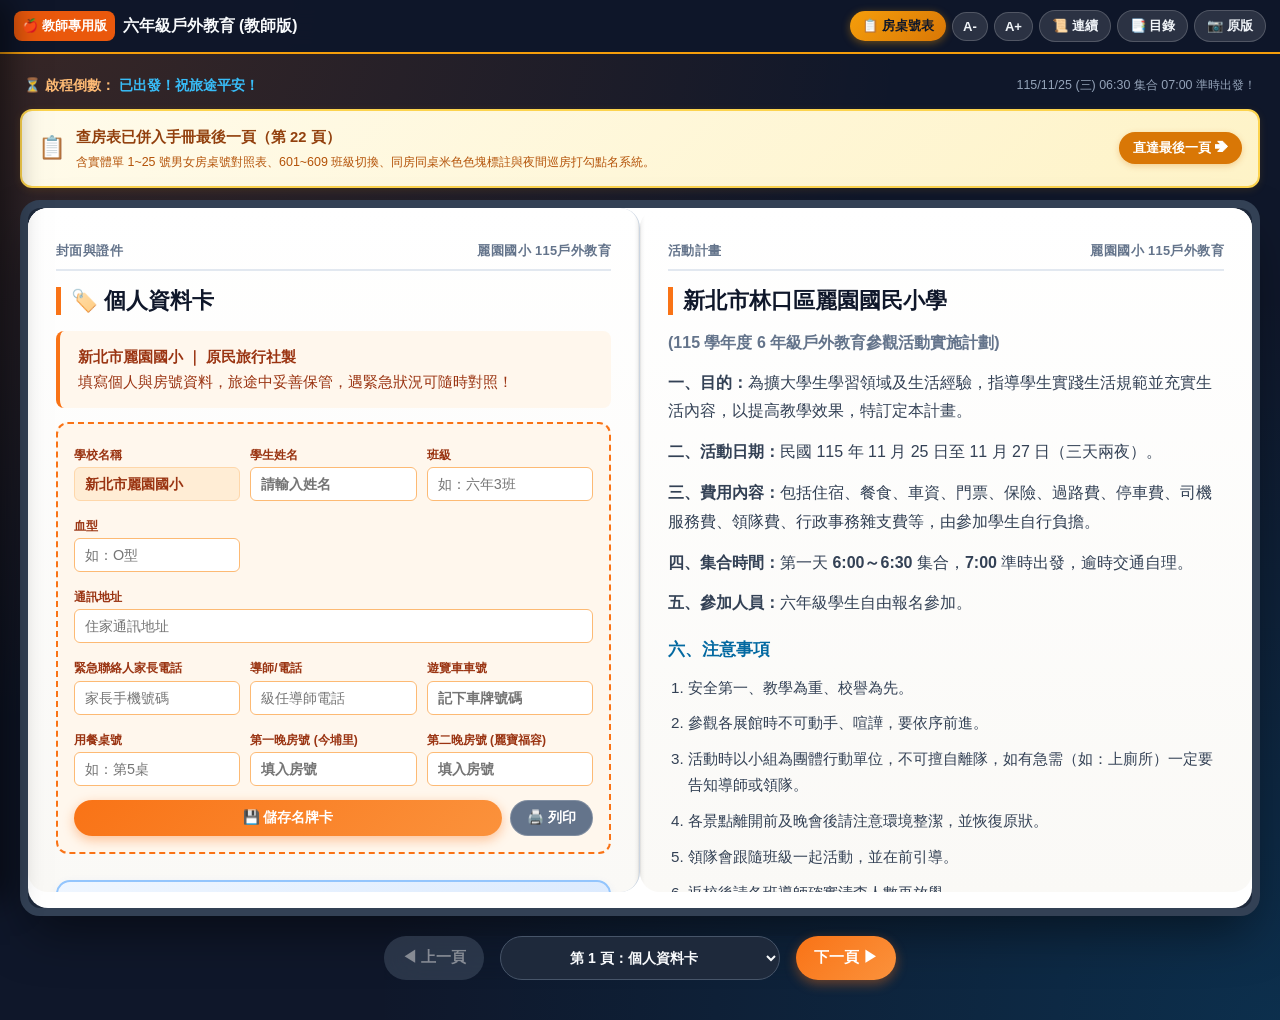
==== teacher.html @ 5440238e "feat(teacher): 房桌號表頁面極簡閱讀重構、下拉選單與漢堡抽屜選單整合、導師姓名去識別化" ====
<!DOCTYPE html>
<html lang="zh-TW">
<head>
  <meta charset="UTF-8">
  <meta name="viewport" content="width=device-width, initial-scale=1.0, maximum-scale=1.0, user-scalable=no">
  <meta name="google" content="notranslate">
  <title>麗園國小 115學年度六年級戶外教育手冊【教師專用版】</title>
  <meta name="description" content="新北市林口區麗園國民小學 115學年度六年級戶外教育參觀活動電子手冊【教師專用版】，含全冊行程導覽、學生房間表與晚點名查房管理。">
  <link rel="stylesheet" href="css/style.css">
  <link rel="icon" href="data:image/svg+xml,<svg xmlns=%22http://www.w3.org/2000/svg%22 viewBox=%220 0 100 100%22><text y=%22.9em%22 font-size=%2290%22>🍎</text></svg>">
</head>
<body>

  <!-- Top Sticky Navigation Bar -->
  <header class="book-header" style="background: rgba(15, 23, 42, 0.98); border-bottom: 2px solid #f59e0b;">
    <div class="header-inner">
      <div class="book-title-group">
        <span class="school-tag" style="background:#ea580c; color:white;">🍎 教師專用版</span>
        <div class="book-main-title">
          <span>六年級戶外教育 (教師版)</span>
        </div>
      </div>

      <div class="header-controls">
        <!-- 一鍵直達最後一頁房桌號表 -->
        <button class="header-btn" id="btnOpenRooms" onclick="goToPage(pagesContent.length)" style="background:linear-gradient(135deg, #f59e0b, #d97706); color:#0f172a; font-weight:800; border:none; box-shadow:0 2px 8px rgba(245, 158, 11, 0.4);" title="直達手冊最後一頁：房桌號表與查房點名">
          <span>📋 房桌號表</span>
        </button>

        <!-- 字體放大縮小 -->
        <button class="header-btn font-size-btn" onclick="adjustFontSize(-0.1)" title="縮小字體">A-</button>
        <button class="header-btn font-size-btn" onclick="adjustFontSize(0.1)" title="放大字體">A+</button>

        <!-- 模式切換：連續滾動 / 單頁翻閱 -->
        <button class="header-btn" id="btnToggleLayout" title="切換閱覽模式：連續滾動 / 單頁翻閱">
          <span id="layoutModeText">📜 連續</span>
        </button>

        <button class="header-btn" id="btnOpenToc" title="開啟章節目錄">
          <span>📑 目錄</span>
        </button>
        <button class="header-btn" id="btnToggleScan" title="切換原版掃描 / 數位排版">
          <span id="scanModeText">📷 原版</span>
        </button>
      </div>
    </div>
  </header>

  <!-- Book Main Stage -->
  <main class="book-stage">
    
    <!-- 頂部倒數與提示小條 -->
    <div class="book-info-bar">
      <div>
        <span style="color:#fdba74; font-weight:700;">⏳ 啟程倒數：</span>
        <span id="headerCountdown" style="font-weight:800; color:#38bdf8;">計算中...</span>
      </div>
      <div style="font-size:0.78rem; color:#94a3b8;">
        115/11/25 (三) 06:30 集合 07:00 準時出發！
      </div>
    </div>

    <!-- 教師專屬快捷橫幅 -->
    <div id="teacherPageNoticeBanner" style="width:100%; max-width:1260px; margin-bottom:12px; background:linear-gradient(135deg, #fffbeb 0%, #fef3c7 100%); border:2px solid #fcd34d; border-radius:12px; padding:12px 16px; display:flex; align-items:center; justify-content:space-between; gap:10px; box-shadow:0 2px 8px rgba(245,158,11,0.12);">
      <div style="display:flex; align-items:center; gap:10px;">
        <span style="font-size:1.4rem;">📋</span>
        <div>
          <b style="color:#92400e; font-size:0.92rem;">查房表已併入手冊最後一頁（第 22 頁）</b>
          <p style="margin:2px 0 0; font-size:0.78rem; color:#b45309;">含實體單 1~25 號男女房桌號對照表、601~609 班級切換、同房同桌米色色塊標註與夜間巡房打勾點名系統。</p>
        </div>
      </div>
      <button onclick="goToPage(pagesContent.length)" style="background:#d97706; color:white; border:none; padding:7px 14px; border-radius:20px; font-weight:700; font-size:0.82rem; cursor:pointer; white-space:nowrap; box-shadow:0 2px 6px rgba(217,119,6,0.3);">直達最後一頁 ➔</button>
    </div>

    <!-- Book Spine & Pages Container -->
    <div class="book-spine-wrapper" id="bookWrapper">
      <div class="book-spread" id="bookSpread">
        <!-- Left Page (Mobile shows active page here) -->
        <article class="book-page page-left" id="pageLeft"></article>
        <!-- Right Page (Desktop only) -->
        <article class="book-page page-right" id="pageRight"></article>
      </div>
    </div>

    <!-- Bottom Page Navigation Bar (Fixed on Mobile) -->
    <nav class="book-nav-bar">
      <button class="nav-arrow-btn" id="btnPrevPage">
        <span>◀ 上一頁</span>
      </button>

      <select class="page-jump-select" id="pageJumpSelect"></select>

      <button class="nav-arrow-btn" id="btnNextPage">
        <span>下一頁 ▶</span>
      </button>
    </nav>
  </main>

  <!-- Table of Contents Drawer (目錄側邊欄) -->
  <div class="toc-backdrop" id="tocBackdrop"></div>
  <aside class="toc-drawer" id="tocDrawer">
    <div class="toc-header">
      <h3><span>📖</span> 手冊章節目錄 (教師版)</h3>
      <button class="header-btn" id="btnCloseToc" style="padding:4px 10px;">✕</button>
    </div>
    <!-- 教師專用置頂快捷按鈕 -->
    <div style="padding:10px 14px; border-bottom:1px solid #e2e8f0; background:#fffbeb;">
      <button onclick="goToPage(pagesContent.length); document.getElementById('btnCloseToc').click();" style="width:100%; padding:10px; border-radius:8px; background:#f59e0b; color:#0f172a; font-weight:800; border:none; cursor:pointer; font-size:0.9rem; display:flex; align-items:center; justify-content:center; gap:6px;">
        <span>📋</span> 直達最後一頁：房桌號表與查房點名
      </button>
    </div>
    <div class="toc-list" id="tocList"></div>
  </aside>

  <!-- Scripts (確保順序：quiz-data ➔ pages-content ➔ teacher-rooms ➔ book-reader) -->
  <script src="js/quiz-data.js"></script>
  <script src="js/pages-content.js"></script>
  <script src="js/teacher-rooms.js"></script>
  <script src="js/book-reader.js"></script>
</body>
</html>
---- css/style.css ----
/* ==========================================================================
   新北市林口區麗園國民小學 115學年度六年級戶外教育參觀活動
   電子手冊書 (Mobile-First Responsive Digital Book Reader)
   ========================================================================== */

:root {
  /* Brand Theme Colors */
  --primary: #f97316;
  --primary-dark: #ea580c;
  --primary-light: #ffedd5;
  --primary-gradient: linear-gradient(135deg, #f97316 0%, #fb923c 100%);
  
  --brand-blue: #0284c7;
  --brand-blue-dark: #0369a1;
  --brand-blue-light: #e0f2fe;

  --accent-green: #10b981;
  --accent-green-light: #d1fae5;
  --accent-amber: #f59e0b;
  --accent-purple: #8b5cf6;

  /* Paper & Surfaces */
  --bg-dark: #0f172a;
  --paper-bg: #ffffff;
  --paper-cream: #faf9f6;
  --paper-border: #e2e8f0;
  --spine-shadow-left: linear-gradient(to left, rgba(0,0,0,0.12) 0%, rgba(0,0,0,0.03) 6%, rgba(0,0,0,0) 18%);
  --spine-shadow-right: linear-gradient(to right, rgba(0,0,0,0.12) 0%, rgba(0,0,0,0.03) 6%, rgba(0,0,0,0) 18%);

  --text-main: #0f172a;
  --text-secondary: #334155;
  --text-muted: #64748b;

  --radius-sm: 8px;
  --radius-md: 14px;
  --radius-lg: 20px;
  --radius-full: 9999px;

  /* Fluid Font Scale */
  --base-font-size: 16px;
  --font-sans: -apple-system, BlinkMacSystemFont, "Segoe UI", Roboto, "PingFang TC", "Microsoft JhengHei", sans-serif;
}

*, *::before, *::after {
  box-sizing: border-box;
  margin: 0;
  padding: 0;
  -webkit-tap-highlight-color: transparent;
}

html {
  font-size: var(--base-font-size);
  scroll-behavior: smooth;
}

body {
  font-family: var(--font-sans);
  background-color: #0f172a;
  background-image: 
    radial-gradient(at 0% 0%, rgba(249, 115, 22, 0.18) 0px, transparent 50%),
    radial-gradient(at 100% 100%, rgba(2, 132, 199, 0.22) 0px, transparent 50%);
  color: var(--text-main);
  line-height: 1.7;
  min-height: 100vh;
  display: flex;
  flex-direction: column;
  -webkit-font-smoothing: antialiased;
}

/* ==================== 頂部導覽列 (Sticky Header) ==================== */
.book-header {
  position: sticky;
  top: 0;
  z-index: 100;
  background: rgba(15, 23, 42, 0.95);
  backdrop-filter: blur(16px);
  -webkit-backdrop-filter: blur(16px);
  border-bottom: 1px solid rgba(255, 255, 255, 0.12);
  padding: 10px 14px;
  color: white;
}

.header-inner {
  max-width: 1400px;
  margin: 0 auto;
  display: flex;
  align-items: center;
  justify-content: space-between;
  gap: 10px;
}

.book-title-group {
  display: flex;
  align-items: center;
  gap: 8px;
  min-width: 0;
}

.school-tag {
  background: var(--primary);
  color: white;
  font-weight: 800;
  font-size: 0.8rem;
  padding: 4px 8px;
  border-radius: var(--radius-sm);
  white-space: nowrap;
  flex-shrink: 0;
}

.book-main-title {
  font-size: 0.98rem;
  font-weight: 700;
  color: #f8fafc;
  white-space: nowrap;
  overflow: hidden;
  text-overflow: ellipsis;
}

.header-controls {
  display: flex;
  align-items: center;
  gap: 6px;
  flex-shrink: 0;
}

.header-btn {
  background: rgba(255, 255, 255, 0.12);
  border: 1px solid rgba(255, 255, 255, 0.18);
  color: #f1f5f9;
  padding: 6px 12px;
  border-radius: var(--radius-full);
  font-size: 0.82rem;
  font-weight: 600;
  cursor: pointer;
  display: inline-flex;
  align-items: center;
  gap: 5px;
  transition: all 0.2s ease;
  white-space: nowrap;
}

.header-btn:hover {
  background: rgba(255, 255, 255, 0.24);
  color: white;
}

.header-btn.active {
  background: var(--primary);
  border-color: var(--primary);
  color: white;
}

.font-size-btn {
  padding: 6px 10px;
  font-weight: 800;
  font-size: 0.82rem;
}

/* ==================== 電子書主舞台 (Responsive Book Stage) ==================== */
.book-stage {
  flex: 1;
  display: flex;
  flex-direction: column;
  align-items: center;
  padding: 12px 10px 90px; /* 留出底部導航列空間 */
  width: 100%;
  max-width: 1360px;
  margin: 0 auto;
}

@media (min-width: 1024px) {
  .book-stage {
    padding: 20px 20px 40px;
  }
}

/* 頂部資訊小條 */
.book-info-bar {
  width: 100%;
  max-width: 1260px;
  display: flex;
  justify-content: space-between;
  align-items: center;
  margin-bottom: 12px;
  color: #cbd5e1;
  font-size: 0.85rem;
  flex-wrap: wrap;
  gap: 8px;
  padding: 0 4px;
}

/* 書本容器 */
.book-spine-wrapper {
  position: relative;
  width: 100%;
  max-width: 1260px;
  background: #ffffff;
  border-radius: var(--radius-lg);
  box-shadow: 0 10px 30px rgba(0,0,0,0.3);
  display: flex;
  flex-direction: column;
  overflow: visible;
}

@media (min-width: 1024px) {
  .book-spine-wrapper {
    background: #1e293b;
    border: 8px solid #334155;
    border-radius: 20px;
    box-shadow: 0 25px 50px -12px rgba(0, 0, 0, 0.5);
  }
}

/* 雙頁排版 (Desktop Spread) vs 單頁 (Mobile) */
.book-spread {
  display: grid;
  grid-template-columns: 1fr;
  width: 100%;
  background: #ffffff;
  border-radius: inherit;
}

@media (min-width: 1024px) {
  .book-spread {
    grid-template-columns: 1fr 1fr;
    min-height: 700px;
  }
}

/* 單頁面樣式：手機端無高度拘束，自然滑動！ */
.book-page {
  background-color: var(--paper-bg);
  background-image: linear-gradient(to bottom, #ffffff 0%, var(--paper-cream) 100%);
  padding: 22px 16px 30px;
  position: relative;
  display: flex;
  flex-direction: column;
  border-radius: inherit;
  /* 手機端核心修復：高度自動展開，不再陷在小滾動框中 */
  height: auto;
  max-height: none;
  overflow-y: visible;
}

@media (min-width: 768px) {
  .book-page {
    padding: 30px 24px 34px;
  }
}

/* 桌面端對開與中縫書脊微陰影 */
@media (min-width: 1024px) {
  .book-page {
    height: 76vh;
    max-height: 860px;
    min-height: 600px;
    overflow-y: auto;
    padding: 32px 28px;
  }

  .book-page.page-left {
    border-right: 1px solid #cbd5e1;
  }

  .book-page.page-left::after {
    content: "";
    position: absolute;
    top: 0;
    right: 0;
    bottom: 0;
    width: 28px;
    background: var(--spine-shadow-left);
    pointer-events: none;
  }

  .book-page.page-right::before {
    content: "";
    position: absolute;
    top: 0;
    left: 0;
    bottom: 0;
    width: 28px;
    background: var(--spine-shadow-right);
    pointer-events: none;
  }
}

/* 頁首與頁尾 */
.page-header-row {
  display: flex;
  align-items: center;
  justify-content: space-between;
  border-bottom: 2px solid #e2e8f0;
  padding-bottom: 8px;
  margin-bottom: 16px;
  font-size: 0.8rem;
  color: var(--text-muted);
  font-weight: 700;
  letter-spacing: 0.03em;
}

.page-footer-row {
  margin-top: 24px;
  padding-top: 14px;
  border-top: 1px solid #e2e8f0;
  display: flex;
  align-items: center;
  justify-content: space-between;
  font-size: 0.82rem;
  color: var(--text-muted);
}

.page-num-badge {
  font-weight: 800;
  color: var(--primary-dark);
  background: var(--primary-light);
  padding: 3px 12px;
  border-radius: var(--radius-full);
}

/* 頁面內容階層 */
.book-page-body {
  flex: 1;
}

.page-title {
  font-size: 1.35rem;
  font-weight: 800;
  color: #0f172a;
  margin-bottom: 14px;
  display: flex;
  align-items: center;
  gap: 10px;
  border-left: 5px solid var(--primary);
  padding-left: 10px;
  line-height: 1.3;
}

.page-section-subtitle {
  font-size: 1.05rem;
  font-weight: 800;
  color: var(--brand-blue-dark);
  margin: 18px 0 10px;
  display: flex;
  align-items: center;
  gap: 6px;
}

.book-text {
  font-size: 1rem;
  color: #334155;
  line-height: 1.8;
  margin-bottom: 16px;
}

.book-text p {
  margin-bottom: 12px;
}

/* 書本內照片卡片 (無裁切、寬度適應、圓角與陰影) */
.book-photo-card {
  margin: 16px 0;
  border-radius: var(--radius-md);
  overflow: hidden;
  box-shadow: 0 4px 14px rgba(0, 0, 0, 0.08);
  border: 1px solid #cbd5e1;
  background: white;
}

.book-photo-card img {
  width: 100%;
  height: auto;
  display: block;
  min-height: 140px;
  background-color: #f1f5f9;
  object-fit: cover;
}

.book-photo-caption {
  padding: 10px 14px;
  background: #f8fafc;
  font-size: 0.82rem;
  color: #475569;
  font-weight: 600;
  display: flex;
  flex-direction: column;
  gap: 4px;
  border-top: 1px solid #e2e8f0;
}

@media (min-width: 640px) {
  .book-photo-caption {
    flex-direction: row;
    align-items: center;
    justify-content: space-between;
  }
}

.photo-source-badge {
  font-size: 0.72rem;
  color: var(--brand-blue);
  background: var(--brand-blue-light);
  padding: 2px 8px;
  border-radius: var(--radius-sm);
  align-self: flex-start;
}

/* 雙圖排版 (手機自動轉單欄，電腦雙欄) */
.photo-grid-2 {
  display: grid;
  grid-template-columns: 1fr;
  gap: 12px;
  margin: 16px 0;
}

@media (min-width: 640px) {
  .photo-grid-2 {
    grid-template-columns: 1fr 1fr;
  }
}

.photo-grid-2 .book-photo-card {
  margin: 0;
}

/* 重點提示方框 */
.book-callout {
  padding: 14px 18px;
  border-radius: var(--radius-sm);
  margin: 16px 0;
  font-size: 0.92rem;
  line-height: 1.65;
}

.callout-orange {
  background: #fff7ed;
  border-left: 4px solid #f97316;
  color: #9a3412;
}

.callout-blue {
  background: #f0f9ff;
  border-left: 4px solid #0284c7;
  color: #0369a1;
}

.callout-green {
  background: #f0fdf4;
  border-left: 4px solid #10b981;
  color: #166534;
}

.callout-red {
  background: #fef2f2;
  border-left: 4px solid #ef4444;
  color: #991b1b;
}

/* 清單項目 */
.book-ol {
  padding-left: 20px;
  margin-bottom: 16px;
}

.book-ol li {
  font-size: 0.95rem;
  color: #334155;
  margin-bottom: 10px;
  line-height: 1.7;
}

/* 晚點名響應式排版 */
.table-evening-call {
  width: 100%;
  border-collapse: collapse;
  margin: 14px 0;
  font-size: 0.88rem;
}

.table-evening-call th,
.table-evening-call td {
  border: 1px solid #cbd5e1;
  padding: 8px 10px;
  text-align: center;
}

.table-evening-call th {
  background: #f1f5f9;
  font-weight: 700;
  color: var(--text-main);
}

/* ==================== 底部翻頁控制列 (Fixed Bottom on Mobile) ==================== */
.book-nav-bar {
  position: fixed;
  bottom: 0;
  left: 0;
  right: 0;
  z-index: 900;
  background: rgba(15, 23, 42, 0.96);
  backdrop-filter: blur(20px);
  -webkit-backdrop-filter: blur(20px);
  border-top: 1px solid rgba(255, 255, 255, 0.12);
  padding: 10px 14px;
  display: flex;
  align-items: center;
  justify-content: space-between;
  gap: 10px;
  box-shadow: 0 -4px 20px rgba(0, 0, 0, 0.25);
}

@media (min-width: 1024px) {
  .book-nav-bar {
    position: static;
    background: transparent;
    border: none;
    box-shadow: none;
    margin-top: 20px;
    padding: 0;
    max-width: 700px;
    justify-content: center;
    gap: 16px;
  }
}

.nav-arrow-btn {
  background: var(--primary-gradient);
  color: white;
  border: none;
  border-radius: var(--radius-full);
  padding: 12px 18px;
  font-size: 0.92rem;
  font-weight: 700;
  cursor: pointer;
  display: inline-flex;
  align-items: center;
  justify-content: center;
  gap: 6px;
  box-shadow: 0 4px 12px rgba(249, 115, 22, 0.4);
  transition: all 0.2s ease;
  flex: 1;
  max-width: 130px;
  height: 44px;
}

.nav-arrow-btn:active {
  transform: scale(0.96);
}

.nav-arrow-btn:disabled {
  background: #475569;
  box-shadow: none;
  cursor: not-allowed;
  opacity: 0.5;
}

.page-jump-select {
  background: #1e293b;
  color: #f8fafc;
  border: 1px solid #475569;
  padding: 10px 14px;
  border-radius: var(--radius-full);
  font-size: 0.88rem;
  font-weight: 600;
  outline: none;
  cursor: pointer;
  flex: 2;
  height: 44px;
  text-align: center;
  max-width: 280px;
}

/* ==================== 章節目錄抽屜 ==================== */
.toc-drawer {
  position: fixed;
  top: 0;
  bottom: 0;
  left: 0;
  width: 340px;
  max-width: 86vw;
  background: #1e293b;
  z-index: 1000;
  box-shadow: 10px 0 30px rgba(0,0,0,0.5);
  transform: translateX(-100%);
  transition: transform 0.3s cubic-bezier(0.16, 1, 0.3, 1);
  display: flex;
  flex-direction: column;
  color: white;
}

.toc-drawer.open {
  transform: translateX(0);
}

.toc-header {
  padding: 18px 20px;
  border-bottom: 1px solid #334155;
  display: flex;
  align-items: center;
  justify-content: space-between;
}

.toc-header h3 {
  font-size: 1.15rem;
  font-weight: 800;
  display: flex;
  align-items: center;
  gap: 8px;
}

.toc-list {
  flex: 1;
  overflow-y: auto;
  padding: 12px;
}

.toc-item {
  padding: 12px 14px;
  border-radius: var(--radius-sm);
  cursor: pointer;
  display: flex;
  align-items: center;
  justify-content: space-between;
  font-size: 0.9rem;
  font-weight: 600;
  color: #cbd5e1;
  transition: background 0.15s ease;
  margin-bottom: 6px;
  min-height: 44px;
}

.toc-item:active, .toc-item:hover {
  background: rgba(255, 255, 255, 0.1);
  color: white;
}

.toc-item.active {
  background: var(--primary);
  color: white;
}

.toc-backdrop {
  position: fixed;
  inset: 0;
  background: rgba(0, 0, 0, 0.65);
  backdrop-filter: blur(4px);
  -webkit-backdrop-filter: blur(4px);
  z-index: 999;
  display: none;
}

.toc-backdrop.open {
  display: block;
}

/* 原書掃描模式 */
.scan-view-frame {
  width: 100%;
  height: auto;
  max-height: 80vh;
  object-fit: contain;
  background: white;
  border-radius: 6px;
  display: block;
}

/* 友善列印 */
@media print {
  .book-header,
  .book-nav-bar,
  .book-info-bar,
  .toc-drawer,
  .toc-backdrop {
    display: none !important;
  }

  body {
    background: white !important;
    color: black !important;
    padding: 0 !important;
  }

  .book-spine-wrapper {
    box-shadow: none !important;
    border: none !important;
  }

  .book-page {
    box-shadow: none !important;
    border: none !important;
    height: auto !important;
    break-after: page;
  }
}

/* --------------------------------------------------------------------------
   連續長條滑動模式 (Continuous Scroll Mode)
   -------------------------------------------------------------------------- */
.continuous-container {
  width: 100%;
  display: flex;
  flex-direction: column;
  gap: 16px;
}

.continuous-page-block {
  background-color: var(--paper-bg);
  background-image: linear-gradient(to bottom, #ffffff 0%, var(--paper-cream) 100%);
  border-radius: var(--radius-md);
  border: 1px solid #e2e8f0;
  box-shadow: 0 4px 16px rgba(0, 0, 0, 0.06);
  padding: 20px 14px 28px;
  position: relative;
  scroll-margin-top: 70px;
}

@media (min-width: 768px) {
  .continuous-page-block {
    padding: 30px 24px 34px;
    border-radius: var(--radius-lg);
  }
}

.continuous-divider {
  display: flex;
  align-items: center;
  justify-content: center;
  gap: 10px;
  padding: 16px 0 8px;
  width: 100%;
}

.continuous-divider .divider-line {
  flex: 1;
  height: 1px;
  background: linear-gradient(to right, transparent, #cbd5e1, transparent);
}

.continuous-divider .divider-tag {
  background: #3b82f6;
  background: linear-gradient(135deg, #2563eb, #3b82f6);
  color: white;
  font-size: 0.78rem;
  font-weight: 700;
  padding: 4px 12px;
  border-radius: var(--radius-full);
  box-shadow: 0 2px 6px rgba(37, 99, 235, 0.25);
  letter-spacing: 0.5px;
}

/* --------------------------------------------------------------------------
   單頁模式：頁尾接續卡片 (Next Page CTA Banner)
   -------------------------------------------------------------------------- */
.next-page-cta {
  margin-top: 26px;
  margin-bottom: 8px;
  padding: 14px 16px;
  background: linear-gradient(135deg, #eff6ff 0%, #dbeafe 100%);
  border: 2px solid #93c5fd;
  border-radius: var(--radius-md);
  display: flex;
  align-items: center;
  justify-content: space-between;
  cursor: pointer;
  transition: all 0.2s ease;
  box-shadow: 0 3px 10px rgba(37, 99, 235, 0.08);
  -webkit-tap-highlight-color: transparent;
}

.next-page-cta:hover, .next-page-cta:active {
  transform: translateY(-2px);
  background: linear-gradient(135deg, #dbeafe 0%, #bfdbfe 100%);
  border-color: #2563eb;
  box-shadow: 0 6px 16px rgba(37, 99, 235, 0.18);
}

.next-cta-left {
  display: flex;
  flex-direction: column;
  gap: 3px;
  text-align: left;
}

.next-cta-sub {
  font-size: 0.72rem;
  color: #2563eb;
  font-weight: 700;
  letter-spacing: 0.5px;
}

.next-cta-title {
  font-size: 0.92rem;
  font-weight: 800;
  color: #1e3a8a;
  line-height: 1.3;
}

.next-cta-action {
  background: #2563eb;
  color: white;
  font-weight: 700;
  font-size: 0.82rem;
  padding: 8px 14px;
  border-radius: var(--radius-full);
  border: none;
  cursor: pointer;
  white-space: nowrap;
  pointer-events: none;
  box-shadow: 0 2px 6px rgba(37, 99, 235, 0.3);
  margin-left: 10px;
}

/* --------------------------------------------------------------------------
   窄螢幕 Header 與按鈕優化 (< 480px)
   -------------------------------------------------------------------------- */
@media (max-width: 480px) {
  .book-header {
    padding: 8px 10px;
  }
  .header-inner {
    gap: 4px;
  }
  .school-tag {
    display: none;
  }
  .book-main-title {
    font-size: 0.85rem;
    max-width: 105px;
  }
  .header-controls {
    gap: 4px;
  }
  .header-btn {
    padding: 5px 8px;
    font-size: 0.74rem;
    gap: 2px;
  }
  .font-size-btn {
    padding: 5px 6px;
  }
}

/* --------------------------------------------------------------------------
   教師專用版：學生房間表與查房管理系統
   -------------------------------------------------------------------------- */
.room-modal-backdrop {
  position: fixed;
  inset: 0;
  background: rgba(15, 23, 42, 0.65);
  backdrop-filter: blur(4px);
  -webkit-backdrop-filter: blur(4px);
  z-index: 200;
  opacity: 0;
  pointer-events: none;
  transition: opacity 0.3s ease;
}

.room-modal-backdrop.open {
  opacity: 1;
  pointer-events: auto;
}

.room-modal-container {
  position: fixed;
  inset: 10px;
  background: #f8fafc;
  border-radius: var(--radius-lg);
  box-shadow: 0 25px 50px -12px rgba(0, 0, 0, 0.5);
  z-index: 201;
  display: flex;
  flex-direction: column;
  overflow: hidden;
  opacity: 0;
  transform: translateY(20px) scale(0.98);
  pointer-events: none;
  transition: all 0.3s cubic-bezier(0.16, 1, 0.3, 1);
}

@media (min-width: 768px) {
  .room-modal-container {
    inset: 20px auto auto 50%;
    transform: translate(-50%, 20px) scale(0.98);
    width: 94%;
    max-width: 1000px;
    height: calc(100vh - 40px);
  }
}

.room-modal-container.open {
  opacity: 1;
  pointer-events: auto;
  transform: translateY(0) scale(1);
}

@media (min-width: 768px) {
  .room-modal-container.open {
    transform: translate(-50%, 0) scale(1);
  }
}

.room-modal-header {
  display: flex;
  align-items: center;
  justify-content: space-between;
  padding: 12px 16px;
  background: white;
  border-bottom: 1px solid #e2e8f0;
}

.hotel-tab-bar {
  display: flex;
  background: #e2e8f0;
  padding: 4px;
  gap: 4px;
}

.hotel-tab-btn {
  flex: 1;
  padding: 10px 12px;
  border: none;
  background: transparent;
  font-size: 0.88rem;
  font-weight: 700;
  color: #475569;
  border-radius: var(--radius-sm);
  cursor: pointer;
  transition: all 0.2s ease;
  white-space: nowrap;
}

.hotel-tab-btn.active {
  background: white;
  color: #0f172a;
  box-shadow: 0 2px 6px rgba(0, 0, 0, 0.08);
}

.room-toolbar {
  padding: 10px 14px;
  background: white;
  border-bottom: 1px solid #e2e8f0;
  display: flex;
  flex-direction: column;
  gap: 8px;
}

.room-search-box input {
  width: 100%;
  padding: 8px 12px;
  border-radius: var(--radius-sm);
  border: 1px solid #cbd5e1;
  font-size: 0.88rem;
  outline: none;
}

.room-search-box input:focus {
  border-color: #3b82f6;
  box-shadow: 0 0 0 3px rgba(59, 130, 246, 0.15);
}

.class-filter-chips {
  display: flex;
  gap: 6px;
  overflow-x: auto;
  padding-bottom: 2px;
  -webkit-overflow-scrolling: touch;
}

.class-chip {
  padding: 4px 10px;
  border-radius: var(--radius-full);
  background: #f1f5f9;
  color: #475569;
  border: 1px solid #e2e8f0;
  font-size: 0.78rem;
  font-weight: 700;
  cursor: pointer;
  white-space: nowrap;
  transition: all 0.15s ease;
}

.class-chip.active {
  background: #2563eb;
  color: white;
  border-color: #2563eb;
}

.room-stats-card {
  padding: 8px 14px;
  background: #fff;
  border-bottom: 1px solid #e2e8f0;
  display: flex;
  flex-direction: column;
  gap: 6px;
}

.stats-text {
  display: flex;
  justify-content: space-between;
  align-items: center;
  font-size: 0.82rem;
  font-weight: 700;
  color: #334155;
}

.reset-stats-btn {
  background: #f1f5f9;
  border: 1px solid #cbd5e1;
  padding: 3px 8px;
  border-radius: 4px;
  font-size: 0.74rem;
  color: #64748b;
  cursor: pointer;
}

.progress-bar-bg {
  width: 100%;
  height: 6px;
  background: #e2e8f0;
  border-radius: 10px;
  overflow: hidden;
}

.progress-bar-fill {
  height: 100%;
  background: linear-gradient(90deg, #10b981, #059669);
  transition: width 0.3s ease;
}

.rooms-grid-scroll {
  flex: 1;
  overflow-y: auto;
  padding: 12px 14px 40px;
  display: grid;
  grid-template-columns: 1fr;
  gap: 10px;
}

@media (min-width: 640px) {
  .rooms-grid-scroll {
    grid-template-columns: repeat(auto-fill, minmax(280px, 1fr));
  }
}

.room-card {
  background: white;
  border: 1px solid #e2e8f0;
  border-radius: var(--radius-md);
  padding: 12px 14px;
  display: flex;
  flex-direction: column;
  gap: 8px;
  box-shadow: 0 2px 5px rgba(0,0,0,0.03);
  transition: all 0.2s ease;
}

.room-card.checked {
  border-color: #86efac;
  background: #f0fdf4;
}

.room-card.absent {
  border-color: #fca5a5;
  background: #fef2f2;
}

.room-card-header {
  display: flex;
  justify-content: space-between;
  align-items: center;
}

.room-num-badge {
  font-size: 1.15rem;
  font-weight: 800;
  color: #0f172a;
}

.room-class-tag {
  font-size: 0.78rem;
  background: #e0f2fe;
  color: #0369a1;
  padding: 2px 8px;
  border-radius: 4px;
  font-weight: 700;
}

.room-students-list {
  display: flex;
  flex-wrap: wrap;
  gap: 6px;
}

.student-pill {
  background: #f8fafc;
  border: 1px solid #cbd5e1;
  padding: 3px 8px;
  border-radius: 6px;
  font-size: 0.84rem;
  font-weight: 600;
  color: #1e293b;
}

.room-action-row {
  display: flex;
  justify-content: space-between;
  align-items: center;
  gap: 6px;
  margin-top: 4px;
  padding-top: 6px;
  border-top: 1px dashed #e2e8f0;
}

.room-status-btn {
  flex: 1;
  padding: 6px 8px;
  border-radius: 6px;
  font-size: 0.8rem;
  font-weight: 700;
  border: 1px solid #cbd5e1;
  background: white;
  color: #475569;
  cursor: pointer;
  display: flex;
  align-items: center;
  justify-content: center;
  gap: 4px;
  transition: all 0.2s ease;
}

.room-status-btn.checked {
  background: #10b981;
  color: white;
  border-color: #059669;
}

.room-status-btn.absent {
  background: #ef4444;
  color: white;
  border-color: #dc2626;
}

.room-note-field {
  width: 100%;
  padding: 5px 8px;
  border-radius: 4px;
  border: 1px solid #e2e8f0;
  font-size: 0.78rem;
  color: #334155;
  outline: none;
  background: #f8fafc;
}

.room-note-field:focus {
  background: white;
  border-color: #3b82f6;
}

/* --------------------------------------------------------------------------
   房桌號表專用樣式 (Room & Dining Table Allocation Sheet)
   -------------------------------------------------------------------------- */
.sheet-container {
  background: white;
  padding: 16px;
  border-radius: var(--radius-md);
  box-shadow: 0 2px 8px rgba(0,0,0,0.06);
  margin-top: 10px;
}

.sheet-title-header {
  text-align: center;
  margin-bottom: 12px;
}

.sheet-main-title {
  font-size: 1.35rem;
  font-weight: 800;
  color: #0f172a;
  letter-spacing: 1px;
}

.sheet-meta-bar {
  display: flex;
  justify-content: space-between;
  align-items: center;
  flex-wrap: wrap;
  gap: 10px;
  padding: 10px 14px;
  background: #f8fafc;
  border: 1px solid #e2e8f0;
  border-radius: 8px;
  margin-bottom: 14px;
  font-size: 0.92rem;
  font-weight: 700;
  color: #334155;
}

.sheet-meta-input {
  border: none;
  border-bottom: 1px dashed #94a3b8;
  background: transparent;
  padding: 2px 6px;
  font-size: 0.92rem;
  font-weight: 700;
  color: #0f172a;
  outline: none;
}

.sheet-tables-wrap {
  display: grid;
  grid-template-columns: 1fr;
  gap: 16px;
}

@media (min-width: 900px) {
  .sheet-tables-wrap {
    grid-template-columns: 1fr 1fr;
  }
}

.table-box {
  border: 2px solid #0f172a;
  border-radius: 4px;
  overflow: hidden;
  background: white;
}

.table-box-header {
  padding: 8px 10px;
  font-weight: 800;
  font-size: 0.95rem;
  text-align: center;
  border-bottom: 2px solid #0f172a;
}

.table-box-header.boys {
  background: #eff6ff;
  color: #1e40af;
}

.table-box-header.girls {
  background: #fdf2f8;
  color: #9d174d;
}

.room-sheet-table {
  width: 100%;
  border-collapse: collapse;
  text-align: center;
  font-size: 0.82rem;
}

.room-sheet-table th {
  background: #f1f5f9;
  border: 1px solid #334155;
  padding: 6px 2px;
  font-weight: 800;
  color: #0f172a;
  line-height: 1.25;
}

.room-sheet-table td {
  border: 1px solid #475569;
  padding: 2px 2px;
  height: 28px;
}

.room-sheet-table tr:nth-child(even) td {
  background: #f8fafc;
}

.room-sheet-table input {
  width: 100%;
  height: 100%;
  border: none;
  background: transparent;
  text-align: center;
  font-size: 0.84rem;
  font-weight: 600;
  color: #1e293b;
  outline: none;
  padding: 0 2px;
}

.room-sheet-table input:focus {
  background: #fef08a;
}

.room-sheet-table .col-no {
  width: 36px;
  background: #f1f5f9;
  font-weight: 700;
}

.room-sheet-table .col-name {
  width: 78px;
}

.room-sheet-table .col-room {
  width: 65px;
}

.room-sheet-table .col-table {
  width: 45px;
}

/* --------------------------------------------------------------------------
   米色色塊與房桌號表強化樣式 (Beige Color Blocks & Grouping Views)
   -------------------------------------------------------------------------- */
.sheet-color-toolbar {
  display: flex;
  align-items: center;
  justify-content: space-between;
  flex-wrap: wrap;
  gap: 10px;
  background: #fdfcf7;
  border: 1px solid #e7e5e4;
  padding: 10px 14px;
  border-radius: 8px;
  margin-bottom: 12px;
}

.color-mode-group, .sheet-view-group {
  display: flex;
  align-items: center;
  gap: 5px;
  flex-wrap: wrap;
}

.color-mode-btn, .sheet-view-btn {
  background: white;
  border: 1px solid #cbd5e1;
  padding: 5px 10px;
  border-radius: 6px;
  font-size: 0.78rem;
  font-weight: 700;
  color: #475569;
  cursor: pointer;
  transition: all 0.2s ease;
}

.color-mode-btn:hover, .sheet-view-btn:hover {
  border-color: #94a3b8;
  background: #f8fafc;
}

.color-mode-btn.active, .sheet-view-btn.active {
  background: #d97706;
  border-color: #b45309;
  color: white;
  box-shadow: 0 2px 4px rgba(217,119,6,0.25);
}

.sheet-color-legend {
  background: #fffdf9;
  border: 1px solid #f2ede4;
  border-radius: 8px;
  padding: 10px 14px;
  margin-bottom: 14px;
  display: flex;
  flex-direction: column;
  gap: 8px;
}

.legend-section {
  display: flex;
  align-items: flex-start;
  gap: 8px;
  flex-wrap: wrap;
}

.legend-title {
  font-size: 0.78rem;
  font-weight: 800;
  color: #57534e;
  min-width: 120px;
  margin-top: 3px;
}

.legend-chips {
  display: flex;
  flex-wrap: wrap;
  gap: 6px;
  flex: 1;
}

.color-legend-pill {
  display: inline-flex;
  align-items: center;
  gap: 4px;
  padding: 3px 8px;
  border-radius: 6px;
  font-size: 0.76rem;
  font-weight: 700;
  cursor: pointer;
  transition: all 0.2s ease;
  user-select: none;
  box-shadow: 0 1px 2px rgba(0,0,0,0.03);
}

.color-legend-pill:hover {
  transform: translateY(-1px);
  box-shadow: 0 2px 5px rgba(0,0,0,0.08);
}

.color-legend-pill.active {
  outline: 2px solid #0f172a;
  outline-offset: 1px;
  font-weight: 900;
  transform: scale(1.05);
}

/* 分組卡片網格 (用餐桌號 / 住宿房間) */
.group-cards-grid {
  display: grid;
  grid-template-columns: repeat(auto-fill, minmax(280px, 1fr));
  gap: 14px;
  margin-top: 10px;
}

.group-card {
  border-radius: 10px;
  border: 2px solid #e2e8f0;
  overflow: hidden;
  box-shadow: 0 2px 6px rgba(0,0,0,0.04);
  transition: transform 0.2s ease;
  background: white;
}

.group-card:hover {
  transform: translateY(-2px);
  box-shadow: 0 4px 12px rgba(0,0,0,0.08);
}

.group-card-header {
  padding: 10px 14px;
  font-weight: 800;
  font-size: 0.92rem;
  display: flex;
  justify-content: space-between;
  align-items: center;
  border-bottom: 1px solid rgba(0,0,0,0.08);
}

.group-card-body {
  padding: 12px 14px;
  display: flex;
  flex-direction: column;
  gap: 10px;
}

.group-student-tags {
  display: flex;
  flex-wrap: wrap;
  gap: 6px;
}

.group-student-tag {
  display: inline-flex;
  align-items: center;
  gap: 4px;
  background: white;
  border: 1px solid rgba(0,0,0,0.12);
  padding: 4px 8px;
  border-radius: 6px;
  font-size: 0.82rem;
  font-weight: 700;
  color: #1e293b;
  box-shadow: 0 1px 2px rgba(0,0,0,0.03);
}

.group-student-tag .gender-dot {
  width: 7px;
  height: 7px;
  border-radius: 50%;
  display: inline-block;
}
.group-student-tag .gender-dot.boy { background: #3b82f6; }
.group-student-tag .gender-dot.girl { background: #ec4899; }

/* 表格單元格與高亮效果 */
.room-sheet-table tr.highlight-matched {
  box-shadow: inset 0 0 0 2px #d97706;
}
.room-sheet-table tr.highlight-dimmed {
  opacity: 0.35;
}

.room-sheet-table td.col-room,
.room-sheet-table td.col-table {
  transition: background-color 0.2s ease, border-color 0.2s ease;
}

/* --------------------------------------------------------------------------
   分房表頁面極簡閱讀與漢堡/下拉式選單樣式 (Compact & Drawer Navigation)
   -------------------------------------------------------------------------- */
.sheet-compact-header {
  margin-bottom: 8px;
}

.sheet-header-title-row {
  display: flex;
  align-items: center;
  justify-content: space-between;
  flex-wrap: wrap;
  gap: 6px;
  margin-bottom: 3px;
}

.sheet-main-heading {
  font-size: 1.12rem;
  font-weight: 800;
  color: #0f172a;
  letter-spacing: -0.2px;
}

.privacy-compact-badge {
  font-size: 0.72rem;
  font-weight: 700;
  color: #1e40af;
  background: #eff6ff;
  border: 1px solid #bfdbfe;
  padding: 2px 8px;
  border-radius: 12px;
  display: inline-flex;
  align-items: center;
  gap: 3px;
}

.sheet-hotel-subtitle {
  font-size: 0.78rem;
  color: #64748b;
  font-weight: 600;
}

/* 統一極簡控制列 */
.sheet-unified-toolbar {
  display: flex;
  align-items: center;
  flex-wrap: wrap;
  gap: 8px;
  background: #f8fafc;
  border: 1px solid #cbd5e1;
  border-radius: 8px;
  padding: 8px 10px;
  margin-bottom: 12px;
}

.toolbar-select-wrap {
  display: flex;
  align-items: center;
  gap: 4px;
}

.toolbar-select-label {
  font-size: 0.78rem;
  font-weight: 800;
  color: #334155;
  white-space: nowrap;
}

.toolbar-select {
  background: white;
  border: 1px solid #94a3b8;
  border-radius: 6px;
  padding: 5px 8px;
  font-size: 0.8rem;
  font-weight: 700;
  color: #1e293b;
  outline: none;
  cursor: pointer;
  max-width: 100%;
  box-shadow: 0 1px 2px rgba(0,0,0,0.04);
}

.toolbar-select:focus {
  border-color: #2563eb;
  box-shadow: 0 0 0 2px rgba(37,99,235,0.15);
}

.toolbar-btn-wrap {
  margin-left: auto;
}

.sheet-drawer-toggle-btn {
  display: inline-flex;
  align-items: center;
  gap: 5px;
  background: #0f172a;
  color: white;
  border: none;
  border-radius: 6px;
  padding: 6px 12px;
  font-size: 0.8rem;
  font-weight: 800;
  cursor: pointer;
  box-shadow: 0 2px 5px rgba(15,23,42,0.15);
  transition: all 0.2s ease;
  position: relative;
}

.sheet-drawer-toggle-btn:hover {
  background: #1e293b;
  transform: translateY(-1px);
}

.drawer-highlight-dot {
  width: 7px;
  height: 7px;
  background: #f59e0b;
  border-radius: 50%;
  position: absolute;
  top: -2px;
  right: -2px;
  box-shadow: 0 0 0 2px white;
}

/* 高亮提示列 */
.sheet-active-highlight-bar {
  background: #fffbeb;
  border: 1px solid #fde68a;
  border-radius: 6px;
  padding: 6px 10px;
  margin-bottom: 10px;
  display: flex;
  align-items: center;
  justify-content: space-between;
  font-size: 0.78rem;
  color: #92400e;
}

.clear-highlight-btn {
  background: #fef3c7;
  border: 1px solid #fcd34d;
  color: #b45309;
  font-size: 0.72rem;
  font-weight: 800;
  padding: 2px 6px;
  border-radius: 4px;
  cursor: pointer;
}

.empty-rows-toggle-btn {
  background: #f1f5f9;
  border: 1px solid #cbd5e1;
  color: #0369a1;
  font-size: 0.75rem;
  font-weight: 700;
  padding: 3px 8px;
  border-radius: 6px;
  cursor: pointer;
}

.empty-rows-toggle-btn:hover {
  background: #e0f2fe;
}

.toggle-empty-rows-tr td {
  border: 1px dashed #93c5fd !important;
  transition: background 0.2s;
}

.toggle-empty-rows-tr td:hover {
  background: #e0f2fe !important;
}

/* 漢堡選單側邊抽屜 */
.sheet-drawer-backdrop {
  position: fixed;
  top: 0;
  left: 0;
  width: 100vw;
  height: 100vh;
  background: rgba(15, 23, 42, 0.6);
  z-index: 1000;
  opacity: 0;
  pointer-events: none;
  transition: opacity 0.3s ease;
  backdrop-filter: blur(2px);
}

.sheet-drawer-backdrop.active {
  opacity: 1;
  pointer-events: auto;
}

.sheet-drawer {
  position: fixed;
  top: 0;
  right: -360px;
  width: 330px;
  max-width: 88vw;
  height: 100vh;
  background: #ffffff;
  z-index: 1001;
  display: flex;
  flex-direction: column;
  box-shadow: -4px 0 25px rgba(0, 0, 0, 0.18);
  transition: right 0.3s cubic-bezier(0.16, 1, 0.3, 1);
}

.sheet-drawer.active {
  right: 0;
}

.sheet-drawer-header {
  padding: 12px 14px;
  background: #f8fafc;
  border-bottom: 1px solid #e2e8f0;
  display: flex;
  align-items: center;
  justify-content: space-between;
}

.sheet-drawer-close-btn {
  background: #e2e8f0;
  border: none;
  width: 28px;
  height: 28px;
  border-radius: 50%;
  font-size: 0.9rem;
  font-weight: 800;
  color: #475569;
  cursor: pointer;
  display: flex;
  align-items: center;
  justify-content: center;
}

.sheet-drawer-body {
  flex: 1;
  overflow-y: auto;
  padding: 14px 14px 40px;
  display: flex;
  flex-direction: column;
  gap: 14px;
}

.drawer-section {
  display: flex;
  flex-direction: column;
  gap: 6px;
}

.drawer-section-title {
  font-size: 0.8rem;
  font-weight: 800;
  color: #334155;
}

.drawer-class-grid {
  display: grid;
  grid-template-columns: repeat(3, 1fr);
  gap: 5px;
}

.drawer-chip-btn {
  background: #f8fafc;
  border: 1px solid #cbd5e1;
  padding: 6px 4px;
  border-radius: 6px;
  font-size: 0.78rem;
  font-weight: 700;
  color: #334155;
  cursor: pointer;
  text-align: center;
  transition: all 0.15s;
}

.drawer-chip-btn.active {
  background: #2563eb;
  border-color: #1d4ed8;
  color: white;
  box-shadow: 0 1px 3px rgba(37,99,235,0.25);
}

.drawer-btn-list {
  display: flex;
  flex-direction: column;
  gap: 5px;
}

.drawer-list-btn {
  background: #f8fafc;
  border: 1px solid #e2e8f0;
  border-radius: 6px;
  padding: 7px 10px;
  font-size: 0.78rem;
  font-weight: 700;
  color: #334155;
  cursor: pointer;
  text-align: left;
  transition: all 0.15s;
}

.drawer-list-btn:hover {
  background: #f1f5f9;
  border-color: #cbd5e1;
}

.drawer-list-btn.active {
  background: #fff7ed;
  border-color: #f97316;
  color: #c2410c;
  font-weight: 800;
}

.drawer-action-btn {
  width: 100%;
  padding: 8px 12px;
  border-radius: 6px;
  font-weight: 800;
  font-size: 0.82rem;
  border: none;
  cursor: pointer;
  box-shadow: 0 2px 4px rgba(0,0,0,0.08);
}

/* 列印顏色保全 */
@media print {
  * {
    -webkit-print-color-adjust: exact !important;
    print-color-adjust: exact !important;
  }
  .sheet-unified-toolbar,
  .sheet-drawer,
  .sheet-drawer-backdrop,
  .sheet-active-highlight-bar,
  .toggle-empty-rows-tr,
  .empty-rows-toggle-btn {
    display: none !important;
  }
}
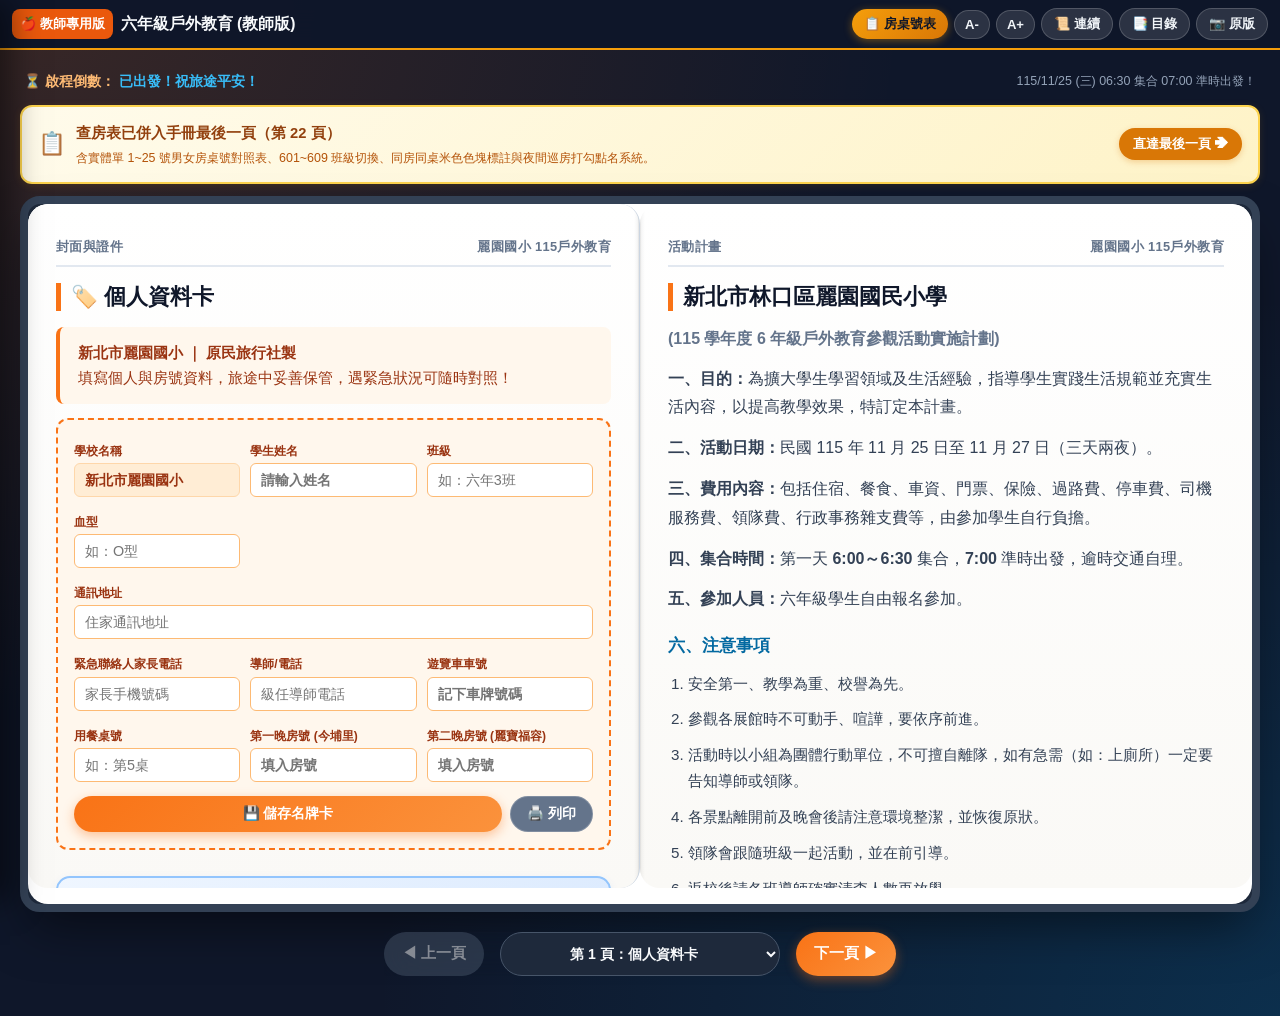
==== commit d8707656: "fix(responsive): 全站自適應手機解析度與防破版防溢出、優化頂部導覽與飯店按鈕自適應排版、防止iOS縮放跑版" ====
--- a/teacher.html
+++ b/teacher.html
@@ -6,7 +6,7 @@
   <meta name="google" content="notranslate">
   <title>麗園國小 115學年度六年級戶外教育手冊【教師專用版】</title>
   <meta name="description" content="新北市林口區麗園國民小學 115學年度六年級戶外教育參觀活動電子手冊【教師專用版】，含全冊行程導覽、學生房間表與晚點名查房管理。">
-  <link rel="stylesheet" href="css/style.css">
+  <link rel="stylesheet" href="css/style.css?v=20261026_0350">
   <link rel="icon" href="data:image/svg+xml,<svg xmlns=%22http://www.w3.org/2000/svg%22 viewBox=%220 0 100 100%22><text y=%22.9em%22 font-size=%2290%22>🍎</text></svg>">
 </head>
 <body>
@@ -61,7 +61,7 @@
     </div>
 
     <!-- 教師專屬快捷橫幅 -->
-    <div id="teacherPageNoticeBanner" style="width:100%; max-width:1260px; margin-bottom:12px; background:linear-gradient(135deg, #fffbeb 0%, #fef3c7 100%); border:2px solid #fcd34d; border-radius:12px; padding:12px 16px; display:flex; align-items:center; justify-content:space-between; gap:10px; box-shadow:0 2px 8px rgba(245,158,11,0.12);">
+    <div id="teacherPageNoticeBanner" class="teacher-notice-banner" style="margin-bottom:12px; background:linear-gradient(135deg, #fffbeb 0%, #fef3c7 100%); border:2px solid #fcd34d; border-radius:12px; padding:12px 16px; display:flex; align-items:center; justify-content:space-between; gap:10px; box-shadow:0 2px 8px rgba(245,158,11,0.12); width:100%; max-width:1260px; box-sizing:border-box;">
       <div style="display:flex; align-items:center; gap:10px;">
         <span style="font-size:1.4rem;">📋</span>
         <div>
@@ -113,9 +113,9 @@
   </aside>
 
   <!-- Scripts (確保順序：quiz-data ➔ pages-content ➔ teacher-rooms ➔ book-reader) -->
-  <script src="js/quiz-data.js"></script>
-  <script src="js/pages-content.js"></script>
-  <script src="js/teacher-rooms.js"></script>
-  <script src="js/book-reader.js"></script>
+  <script src="js/quiz-data.js?v=20261026_0350"></script>
+  <script src="js/pages-content.js?v=20261026_0350"></script>
+  <script src="js/teacher-rooms.js?v=20261026_0350"></script>
+  <script src="js/book-reader.js?v=20261026_0350"></script>
 </body>
 </html>
--- a/css/style.css
+++ b/css/style.css
@@ -48,9 +48,19 @@
   -webkit-tap-highlight-color: transparent;
 }
 
+img, svg, video, canvas {
+  max-width: 100%;
+  height: auto;
+}
+
 html {
   font-size: var(--base-font-size);
   scroll-behavior: smooth;
+  width: 100%;
+  max-width: 100vw;
+  overflow-x: hidden;
+  -webkit-text-size-adjust: 100%;
+  text-size-adjust: 100%;
 }
 
 body {
@@ -62,6 +72,10 @@
   color: var(--text-main);
   line-height: 1.7;
   min-height: 100vh;
+  width: 100%;
+  max-width: 100vw;
+  overflow-x: hidden;
+  position: relative;
   display: flex;
   flex-direction: column;
   -webkit-font-smoothing: antialiased;
@@ -76,17 +90,24 @@
   backdrop-filter: blur(16px);
   -webkit-backdrop-filter: blur(16px);
   border-bottom: 1px solid rgba(255, 255, 255, 0.12);
-  padding: 10px 14px;
+  padding: 8px 12px;
   color: white;
+  width: 100%;
+  max-width: 100vw;
+  box-sizing: border-box;
+  overflow-x: hidden;
 }
 
 .header-inner {
   max-width: 1400px;
+  width: 100%;
   margin: 0 auto;
   display: flex;
   align-items: center;
   justify-content: space-between;
-  gap: 10px;
+  gap: 8px;
+  min-width: 0;
+  box-sizing: border-box;
 }
 
 .book-title-group {
@@ -162,10 +183,12 @@
   display: flex;
   flex-direction: column;
   align-items: center;
-  padding: 12px 10px 90px; /* 留出底部導航列空間 */
+  padding: 10px 8px 85px; /* 留出底部導航列空間 */
   width: 100%;
   max-width: 1360px;
   margin: 0 auto;
+  box-sizing: border-box;
+  overflow-x: hidden;
 }
 
 @media (min-width: 1024px) {
@@ -187,6 +210,7 @@
   flex-wrap: wrap;
   gap: 8px;
   padding: 0 4px;
+  box-sizing: border-box;
 }
 
 /* 書本容器 */
@@ -199,7 +223,8 @@
   box-shadow: 0 10px 30px rgba(0,0,0,0.3);
   display: flex;
   flex-direction: column;
-  overflow: visible;
+  overflow: hidden;
+  box-sizing: border-box;
 }
 
 @media (min-width: 1024px) {
@@ -216,8 +241,11 @@
   display: grid;
   grid-template-columns: 1fr;
   width: 100%;
+  max-width: 100%;
   background: #ffffff;
   border-radius: inherit;
+  box-sizing: border-box;
+  overflow: hidden;
 }
 
 @media (min-width: 1024px) {
@@ -231,7 +259,7 @@
 .book-page {
   background-color: var(--paper-bg);
   background-image: linear-gradient(to bottom, #ffffff 0%, var(--paper-cream) 100%);
-  padding: 22px 16px 30px;
+  padding: 16px 10px 24px;
   position: relative;
   display: flex;
   flex-direction: column;
@@ -240,6 +268,10 @@
   height: auto;
   max-height: none;
   overflow-y: visible;
+  width: 100%;
+  max-width: 100%;
+  box-sizing: border-box;
+  overflow-x: hidden;
 }
 
 @media (min-width: 768px) {
@@ -501,11 +533,13 @@
   backdrop-filter: blur(20px);
   -webkit-backdrop-filter: blur(20px);
   border-top: 1px solid rgba(255, 255, 255, 0.12);
-  padding: 10px 14px;
+  padding: 8px 10px;
   display: flex;
   align-items: center;
   justify-content: space-between;
-  gap: 10px;
+  gap: 8px;
+  max-width: 100vw;
+  box-sizing: border-box;
   box-shadow: 0 -4px 20px rgba(0, 0, 0, 0.25);
 }
 
@@ -811,32 +845,51 @@
 }
 
 /* --------------------------------------------------------------------------
-   窄螢幕 Header 與按鈕優化 (< 480px)
+   窄螢幕 Header 與按鈕優化 (< 640px)
    -------------------------------------------------------------------------- */
-@media (max-width: 480px) {
+@media (max-width: 640px) {
   .book-header {
-    padding: 8px 10px;
+    padding: 6px 8px;
+    width: 100%;
+    max-width: 100vw;
   }
   .header-inner {
     gap: 4px;
+    width: 100%;
+    max-width: 100%;
+    min-width: 0;
   }
   .school-tag {
     display: none;
   }
   .book-main-title {
-    font-size: 0.85rem;
-    max-width: 105px;
+    font-size: 0.8rem;
+    max-width: 85px;
+    white-space: nowrap;
+    overflow: hidden;
+    text-overflow: ellipsis;
   }
   .header-controls {
-    gap: 4px;
+    gap: 3px;
+    overflow-x: auto;
+    -webkit-overflow-scrolling: touch;
+    scrollbar-width: none;
+    max-width: calc(100% - 90px);
+    flex-shrink: 1;
+    min-width: 0;
+  }
+  .header-controls::-webkit-scrollbar {
+    display: none;
   }
   .header-btn {
-    padding: 5px 8px;
-    font-size: 0.74rem;
+    padding: 4px 6px;
+    font-size: 0.72rem;
     gap: 2px;
+    white-space: nowrap;
+    flex-shrink: 0;
   }
   .font-size-btn {
-    padding: 5px 6px;
+    display: none;
   }
 }
 
@@ -1098,6 +1151,9 @@
   font-size: 0.84rem;
   font-weight: 600;
   color: #1e293b;
+  display: inline-flex;
+  align-items: center;
+  gap: 4px;
 }
 
 .room-action-row {
@@ -1209,6 +1265,9 @@
   display: grid;
   grid-template-columns: 1fr;
   gap: 16px;
+  width: 100%;
+  max-width: 100%;
+  box-sizing: border-box;
 }
 
 @media (min-width: 900px) {
@@ -1220,8 +1279,12 @@
 .table-box {
   border: 2px solid #0f172a;
   border-radius: 4px;
-  overflow: hidden;
+  overflow-x: auto;
+  -webkit-overflow-scrolling: touch;
   background: white;
+  width: 100%;
+  max-width: 100%;
+  box-sizing: border-box;
 }
 
 .table-box-header {
@@ -1230,6 +1293,7 @@
   font-size: 0.95rem;
   text-align: center;
   border-bottom: 2px solid #0f172a;
+  white-space: nowrap;
 }
 
 .table-box-header.boys {
@@ -1244,6 +1308,7 @@
 
 .room-sheet-table {
   width: 100%;
+  min-width: 290px;
   border-collapse: collapse;
   text-align: center;
   font-size: 0.82rem;
@@ -1412,9 +1477,19 @@
 /* 分組卡片網格 (用餐桌號 / 住宿房間) */
 .group-cards-grid {
   display: grid;
-  grid-template-columns: repeat(auto-fill, minmax(280px, 1fr));
-  gap: 14px;
+  grid-template-columns: repeat(auto-fill, minmax(min(100%, 280px), 1fr));
+  gap: 12px;
   margin-top: 10px;
+  width: 100%;
+  max-width: 100%;
+  box-sizing: border-box;
+}
+
+@media (max-width: 600px) {
+  .group-cards-grid {
+    grid-template-columns: 1fr;
+    gap: 10px;
+  }
 }
 
 .group-card {
@@ -1424,6 +1499,9 @@
   box-shadow: 0 2px 6px rgba(0,0,0,0.04);
   transition: transform 0.2s ease;
   background: white;
+  width: 100%;
+  max-width: 100%;
+  box-sizing: border-box;
 }
 
 .group-card:hover {
@@ -1432,26 +1510,34 @@
 }
 
 .group-card-header {
-  padding: 10px 14px;
-  font-weight: 800;
-  font-size: 0.92rem;
+  padding: 8px 10px;
+  font-weight: 800;
+  font-size: 0.9rem;
   display: flex;
   justify-content: space-between;
   align-items: center;
-  border-bottom: 1px solid rgba(0,0,0,0.08);
-}
-
-.group-card-body {
-  padding: 12px 14px;
-  display: flex;
-  flex-direction: column;
-  gap: 10px;
-}
-
-.group-student-tags {
-  display: flex;
   flex-wrap: wrap;
   gap: 6px;
+  border-bottom: 1px solid rgba(0,0,0,0.08);
+  width: 100%;
+  box-sizing: border-box;
+}
+
+.group-card-body {
+  padding: 10px 10px;
+  display: flex;
+  flex-direction: column;
+  gap: 8px;
+  width: 100%;
+  box-sizing: border-box;
+}
+
+.group-student-tags {
+  display: flex;
+  flex-wrap: wrap;
+  gap: 5px;
+  width: 100%;
+  box-sizing: border-box;
 }
 
 .group-student-tag {
@@ -1460,21 +1546,27 @@
   gap: 4px;
   background: white;
   border: 1px solid rgba(0,0,0,0.12);
-  padding: 4px 8px;
+  padding: 3px 6px;
   border-radius: 6px;
-  font-size: 0.82rem;
+  font-size: 0.8rem;
   font-weight: 700;
   color: #1e293b;
   box-shadow: 0 1px 2px rgba(0,0,0,0.03);
-}
-
+  max-width: 100%;
+  box-sizing: border-box;
+}
+
+.gender-dot,
 .group-student-tag .gender-dot {
   width: 7px;
   height: 7px;
   border-radius: 50%;
   display: inline-block;
-}
+  flex-shrink: 0;
+}
+.gender-dot.boy,
 .group-student-tag .gender-dot.boy { background: #3b82f6; }
+.gender-dot.girl,
 .group-student-tag .gender-dot.girl { background: #ec4899; }
 
 /* 表格單元格與高亮效果 */
@@ -1543,12 +1635,16 @@
   border-radius: 8px;
   padding: 8px 10px;
   margin-bottom: 12px;
+  width: 100%;
+  max-width: 100%;
+  box-sizing: border-box;
 }
 
 .toolbar-select-wrap {
   display: flex;
   align-items: center;
   gap: 4px;
+  min-width: 0;
 }
 
 .toolbar-select-label {
@@ -1556,6 +1652,7 @@
   font-weight: 800;
   color: #334155;
   white-space: nowrap;
+  flex-shrink: 0;
 }
 
 .toolbar-select {
@@ -1569,6 +1666,7 @@
   outline: none;
   cursor: pointer;
   max-width: 100%;
+  min-width: 0;
   box-shadow: 0 1px 2px rgba(0,0,0,0.04);
 }
 
@@ -1826,11 +1924,551 @@
   .sheet-drawer-backdrop,
   .sheet-active-highlight-bar,
   .toggle-empty-rows-tr,
-  .empty-rows-toggle-btn {
+  .empty-rows-toggle-btn,
+  .patrol-modal,
+  .patrol-modal-backdrop,
+  .patrol-toast-notice,
+  .patrol-quick-clear-btn,
+  .patrol-quick-jump-btn {
     display: none !important;
   }
 }
 
-
-
-
+/* ==========================================================================
+   房間男女標記、查房整合進度列、清除點名彈窗樣式
+   ========================================================================== */
+.room-gender-badge {
+  display: inline-flex;
+  align-items: center;
+  gap: 3px;
+  font-size: 0.72rem;
+  font-weight: 800;
+  padding: 2px 7px;
+  border-radius: 9999px;
+  line-height: 1.2;
+}
+
+.room-gender-badge.boy {
+  background: #eff6ff;
+  color: #1d4ed8;
+  border: 1px solid #bfdbfe;
+}
+
+.room-gender-badge.girl {
+  background: #fdf2f8;
+  color: #be185d;
+  border: 1px solid #fbcfe8;
+}
+
+/* 上方房間分組卡片檢視之頂部查房進度整合列 */
+.room-patrol-summary-bar {
+  background: #fffbeb;
+  border: 1px solid #fde68a;
+  border-radius: 8px;
+  padding: 8px 12px;
+  margin-bottom: 12px;
+  display: flex;
+  align-items: center;
+  justify-content: space-between;
+  flex-wrap: wrap;
+  gap: 8px;
+}
+
+.room-patrol-summary-bar .summary-left {
+  display: flex;
+  align-items: center;
+  gap: 8px;
+  flex-wrap: wrap;
+}
+
+.room-patrol-summary-bar .summary-title {
+  font-size: 0.84rem;
+  font-weight: 800;
+  color: #92400e;
+}
+
+.room-patrol-summary-bar .summary-stat {
+  font-size: 0.8rem;
+  color: #78350f;
+  font-weight: 700;
+}
+
+.room-patrol-summary-bar .summary-progress-bg {
+  width: 80px;
+  height: 8px;
+  background: #e2e8f0;
+  border-radius: 9999px;
+  overflow: hidden;
+}
+
+.room-patrol-summary-bar .summary-progress-fill {
+  height: 100%;
+  background: #10b981;
+  transition: width 0.3s ease;
+}
+
+.room-patrol-summary-bar .summary-actions {
+  display: flex;
+  align-items: center;
+  gap: 6px;
+}
+
+.patrol-quick-clear-btn {
+  background: #fee2e2;
+  border: 1px solid #fca5a5;
+  color: #991b1b;
+  font-size: 0.75rem;
+  font-weight: 800;
+  padding: 4px 10px;
+  border-radius: 6px;
+  cursor: pointer;
+  transition: all 0.15s ease;
+  display: inline-flex;
+  align-items: center;
+  gap: 4px;
+}
+
+.patrol-quick-clear-btn:hover {
+  background: #fecaca;
+  border-color: #f87171;
+}
+
+.patrol-quick-jump-btn {
+  background: #fef3c7;
+  border: 1px solid #fcd34d;
+  color: #92400e;
+  font-size: 0.75rem;
+  font-weight: 800;
+  padding: 4px 10px;
+  border-radius: 6px;
+  cursor: pointer;
+  transition: all 0.15s ease;
+  display: inline-flex;
+  align-items: center;
+  gap: 4px;
+}
+
+.patrol-quick-jump-btn:hover {
+  background: #fde68a;
+}
+
+/* 清除確認彈窗 (Modal Action Sheet) */
+.patrol-modal-backdrop {
+  position: fixed;
+  inset: 0;
+  background: rgba(15, 23, 42, 0.55);
+  backdrop-filter: blur(2px);
+  z-index: 1050;
+  display: none;
+  opacity: 0;
+  transition: opacity 0.2s ease;
+}
+
+.patrol-modal-backdrop.active {
+  display: block;
+  opacity: 1;
+}
+
+.patrol-modal {
+  position: fixed;
+  top: 50%;
+  left: 50%;
+  transform: translate(-50%, -50%) scale(0.95);
+  background: white;
+  border-radius: 14px;
+  box-shadow: 0 20px 25px -5px rgba(0, 0, 0, 0.2), 0 10px 10px -5px rgba(0, 0, 0, 0.1);
+  z-index: 1060;
+  width: 90%;
+  max-width: 440px;
+  display: none;
+  flex-direction: column;
+  overflow: hidden;
+  transition: all 0.2s ease;
+}
+
+.patrol-modal.active {
+  display: flex;
+  transform: translate(-50%, -50%) scale(1);
+}
+
+.patrol-modal-header {
+  padding: 14px 16px;
+  background: #f8fafc;
+  border-bottom: 1px solid #e2e8f0;
+  display: flex;
+  align-items: center;
+  justify-content: space-between;
+}
+
+.patrol-modal-close {
+  background: #e2e8f0;
+  border: none;
+  width: 28px;
+  height: 28px;
+  border-radius: 50%;
+  font-size: 0.9rem;
+  font-weight: 800;
+  color: #475569;
+  cursor: pointer;
+  display: flex;
+  align-items: center;
+  justify-content: center;
+}
+
+.patrol-modal-body {
+  padding: 16px;
+}
+
+.clear-modal-actions {
+  display: flex;
+  flex-direction: column;
+  gap: 10px;
+}
+
+.clear-opt-btn {
+  display: flex;
+  align-items: flex-start;
+  gap: 10px;
+  padding: 12px 14px;
+  border-radius: 8px;
+  cursor: pointer;
+  text-align: left;
+  transition: all 0.15s ease;
+  width: 100%;
+}
+
+.clear-opt-btn .opt-icon {
+  font-size: 1.3rem;
+  line-height: 1;
+}
+
+.clear-opt-btn .opt-text {
+  display: flex;
+  flex-direction: column;
+  gap: 3px;
+}
+
+.clear-opt-btn .opt-title {
+  font-size: 0.88rem;
+  font-weight: 800;
+}
+
+.clear-opt-btn .opt-desc {
+  font-size: 0.74rem;
+  line-height: 1.4;
+}
+
+.btn-class-clear {
+  background: #f0fdf4;
+  border: 1.5px solid #86efac;
+  color: #166534;
+}
+
+.btn-class-clear:hover {
+  background: #dcfce7;
+  border-color: #4ade80;
+}
+
+.btn-class-clear .opt-desc {
+  color: #15803d;
+}
+
+.btn-all-clear {
+  background: #fef2f2;
+  border: 1.5px solid #fca5a5;
+  color: #991b1b;
+}
+
+.btn-all-clear:hover {
+  background: #fee2e2;
+  border-color: #f87171;
+}
+
+.btn-all-clear .opt-desc {
+  color: #b91c1c;
+}
+
+.patrol-modal-footer {
+  padding: 10px 16px;
+  background: #f8fafc;
+  border-top: 1px solid #e2e8f0;
+  display: flex;
+  justify-content: flex-end;
+}
+
+.patrol-modal-cancel-btn {
+  background: #e2e8f0;
+  border: none;
+  padding: 6px 14px;
+  border-radius: 6px;
+  font-size: 0.8rem;
+  font-weight: 700;
+  color: #475569;
+  cursor: pointer;
+}
+
+.patrol-toast-notice {
+  position: fixed;
+  bottom: 24px;
+  left: 50%;
+  transform: translateX(-50%) translateY(30px);
+  background: #0f172a;
+  color: #f8fafc;
+  padding: 10px 20px;
+  border-radius: 9999px;
+  font-size: 0.85rem;
+  font-weight: 700;
+  box-shadow: 0 10px 15px -3px rgba(0,0,0,0.3);
+  z-index: 2000;
+  opacity: 0;
+  pointer-events: none;
+  transition: all 0.25s cubic-bezier(0.16, 1, 0.3, 1);
+  white-space: nowrap;
+}
+
+.patrol-toast-notice.show {
+  transform: translateX(-50%) translateY(0);
+  opacity: 1;
+}
+
+/* ==========================================================================
+   合併統一介面：頂部快速檢視膠囊列、飯店快速切換列、全校分班巡房樣式
+   ========================================================================== */
+.sheet-view-pill-bar {
+  display: flex;
+  align-items: center;
+  gap: 4px;
+  background: #f1f5f9;
+  padding: 4px;
+  border-radius: 8px;
+  margin-bottom: 12px;
+  border: 1px solid #cbd5e1;
+  overflow-x: auto;
+  -webkit-overflow-scrolling: touch;
+  width: 100%;
+  max-width: 100%;
+  box-sizing: border-box;
+  scrollbar-width: none;
+}
+
+.sheet-view-pill-bar::-webkit-scrollbar {
+  display: none;
+}
+
+.view-pill-btn {
+  flex: 1;
+  min-width: 68px;
+  padding: 6px 6px;
+  border: none;
+  background: transparent;
+  border-radius: 6px;
+  font-size: 0.78rem;
+  font-weight: 700;
+  color: #475569;
+  cursor: pointer;
+  text-align: center;
+  white-space: nowrap;
+  transition: all 0.15s ease;
+}
+
+.view-pill-btn:hover {
+  background: rgba(255, 255, 255, 0.6);
+  color: #1e293b;
+}
+
+.view-pill-btn.active {
+  background: #2563eb;
+  color: #ffffff;
+  font-weight: 800;
+  box-shadow: 0 1px 3px rgba(37, 99, 235, 0.25);
+}
+
+.unified-hotel-bar {
+  display: flex;
+  gap: 6px;
+  background: #fef3c7;
+  border: 1px solid #fcd34d;
+  padding: 4px;
+  border-radius: 8px;
+  margin-bottom: 12px;
+  width: 100%;
+  max-width: 100%;
+  box-sizing: border-box;
+}
+
+.unified-hotel-bar .hotel-tab-btn {
+  flex: 1;
+  min-width: 0;
+  padding: 8px 6px;
+  border: none;
+  background: transparent;
+  border-radius: 6px;
+  font-size: 0.84rem;
+  font-weight: 800;
+  color: #92400e;
+  cursor: pointer;
+  text-align: center;
+  transition: all 0.15s ease;
+  white-space: nowrap;
+}
+
+.unified-hotel-bar .hotel-tab-btn.active {
+  background: #f59e0b;
+  color: #ffffff;
+  box-shadow: 0 1px 3px rgba(245, 158, 11, 0.35);
+}
+
+.switch-to-patrol-btn {
+  background: #fef3c7;
+  border: 1px solid #fcd34d;
+  color: #92400e;
+  padding: 4px 10px;
+  border-radius: 6px;
+  font-size: 0.78rem;
+  font-weight: 800;
+  cursor: pointer;
+  transition: all 0.15s ease;
+  display: inline-flex;
+  align-items: center;
+  gap: 4px;
+}
+
+.switch-to-patrol-btn:hover {
+  background: #fde68a;
+}
+
+.class-patrol-section {
+  background: #f8fafc;
+  border: 1px solid #e2e8f0;
+  border-radius: 10px;
+  padding: 10px 8px;
+  margin-bottom: 14px;
+  transition: background-color 0.4s ease, border-color 0.4s ease;
+  width: 100%;
+  max-width: 100%;
+  box-sizing: border-box;
+}
+
+.class-patrol-section.flash-highlight {
+  background: #fef9c3 !important;
+  border-color: #facc15 !important;
+  box-shadow: 0 0 0 3px rgba(250, 204, 21, 0.35);
+}
+
+.class-patrol-header {
+  display: flex;
+  align-items: center;
+  justify-content: space-between;
+  margin-bottom: 8px;
+  padding-bottom: 6px;
+  border-bottom: 1px dashed #cbd5e1;
+  flex-wrap: wrap;
+  gap: 6px;
+  width: 100%;
+  box-sizing: border-box;
+}
+
+/* ==========================================================================
+   全站手機解析度自適應防破版防超出版面 (Universal Responsive Auto-Fit)
+   ========================================================================== */
+@media (max-width: 600px) {
+  .book-stage {
+    padding: 6px 4px 85px;
+  }
+  .book-page {
+    padding: 14px 8px 20px;
+  }
+  .sheet-container {
+    padding: 8px 6px;
+  }
+  .class-patrol-section {
+    padding: 8px 6px;
+  }
+  .sheet-unified-toolbar {
+    flex-direction: column;
+    align-items: stretch;
+    gap: 6px;
+    padding: 6px 8px;
+  }
+  .toolbar-select-wrap {
+    width: 100%;
+    justify-content: space-between;
+  }
+  .toolbar-select {
+    flex: 1;
+    min-width: 0;
+    max-width: calc(100% - 60px);
+  }
+  .toolbar-btn-wrap {
+    margin-left: 0;
+    width: 100%;
+  }
+  .sheet-drawer-toggle-btn {
+    width: 100%;
+    justify-content: center;
+  }
+  .room-patrol-summary-bar {
+    flex-direction: column;
+    align-items: stretch;
+    gap: 8px;
+    padding: 8px 10px;
+  }
+  .room-patrol-summary-bar .summary-left {
+    justify-content: space-between;
+    width: 100%;
+  }
+  .room-patrol-summary-bar .summary-actions {
+    justify-content: flex-end;
+    width: 100%;
+  }
+  .book-nav-bar {
+    padding: 6px 8px;
+    gap: 6px;
+  }
+  .nav-arrow-btn {
+    padding: 6px 10px;
+    font-size: 0.76rem;
+  }
+  .page-jump-select {
+    font-size: 0.76rem;
+    padding: 5px 6px;
+  }
+  .teacher-notice-banner {
+    flex-direction: column !important;
+    align-items: stretch !important;
+    padding: 8px 10px !important;
+  }
+  .teacher-notice-banner button {
+    width: 100% !important;
+    text-align: center !important;
+  }
+}
+
+@media (max-width: 520px) {
+  .unified-hotel-bar {
+    gap: 4px;
+    padding: 3px;
+  }
+  .unified-hotel-bar .hotel-tab-btn {
+    font-size: 0.76rem;
+    padding: 6px 2px;
+  }
+  .hotel-tab-suffix {
+    display: none;
+  }
+}
+
+/* iOS Safari 輸入框防自動放大縮小 */
+@media (max-width: 768px) {
+  input[type="text"],
+  input[type="number"],
+  select,
+  textarea {
+    font-size: 16px !important;
+  }
+}
+
+
+
+
+
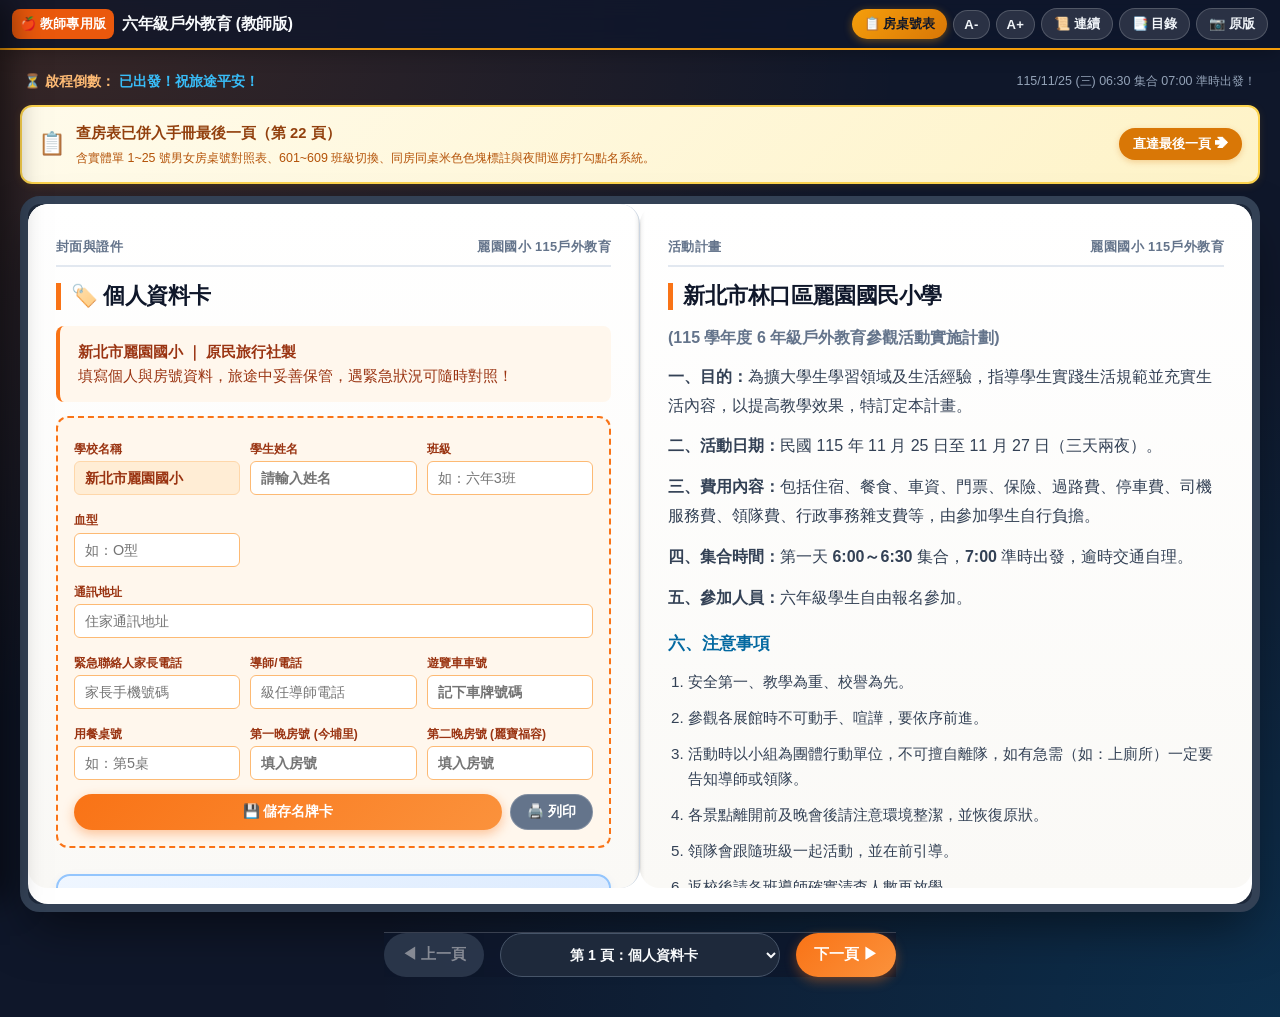
==== commit 99c9c3fe: "feat(apple-hig): 全面落地 Apple HIG 與 Apple Design 旗艦規範（44pt觸控熱區、毛玻璃光感材質、物理按壓動效、光學排版與Web Haptic多感官反饋）" ====
--- a/teacher.html
+++ b/teacher.html
@@ -1,4 +1,22 @@
 <!DOCTYPE html>
+<!--
+================================================================================
+新北市林口區麗園國民小學 115學年度六年級戶外教育參觀活動 電子手冊【教師專用版】
+建立於林口區麗園國小楊家驊老師
+
+【開發歷程與時間表 (Development Timeline & Milestones)】
+- 2026-10-20 (Phase 1): 專案啟動與手冊核心系統建置 (紙本數位化、景點導覽、線上學習單、行動端原生翻閱雙模式)
+- 2026-10-20 (Phase 2): 教師專用版與巡房系統實裝 (601~609班級切換、1~25號男女對照、夜間查房打勾、本地即時儲存)
+- 2026-10-20 (Phase 2): 個資保護規範全面落實 (學生姓名去中字以全形「Ｏ」遮蔽、導師姓名去識別化保護)
+- 2026-10-20 (Phase 2): 景點圖資最佳化 (九九峰生態園區正名、高畫質景點相片重構、防快取與圖片非同步載入重試)
+- 2026-10-25 (Phase 3): 房桌號表視覺化革新 (601~609官方分房表同房同桌專屬米色色塊視覺分組、用餐與住宿分組檢視)
+- 2026-10-26 (Phase 4): 介面極簡重構與雙系統融合 (漢堡側邊選單、實體雙欄座位表/分組卡片無縫切換防崩潰)
+- 2026-10-26 (Phase 4): 房間男女生標籤與夜間查房深度合併 (單一融合介面、查房備註與一鍵清除、全校六年級總覽與平滑跳轉聚焦)
+- 2026-10-26 (Phase 5): 全解析度自適應與極致響應式 (全站防破版防溢出、頂部導覽列精簡適配、雙飯店標籤彈性適配、防止iOS輸入縮放跑版)
+
+本系統專為麗園國小全體親師生打造，落實個資保護、行動閱讀與智慧巡房。
+================================================================================
+-->
 <html lang="zh-TW">
 <head>
   <meta charset="UTF-8">
@@ -6,13 +24,13 @@
   <meta name="google" content="notranslate">
   <title>麗園國小 115學年度六年級戶外教育手冊【教師專用版】</title>
   <meta name="description" content="新北市林口區麗園國民小學 115學年度六年級戶外教育參觀活動電子手冊【教師專用版】，含全冊行程導覽、學生房間表與晚點名查房管理。">
-  <link rel="stylesheet" href="css/style.css?v=20261026_0350">
+  <link rel="stylesheet" href="css/style.css?v=20261031_2220">
   <link rel="icon" href="data:image/svg+xml,<svg xmlns=%22http://www.w3.org/2000/svg%22 viewBox=%220 0 100 100%22><text y=%22.9em%22 font-size=%2290%22>🍎</text></svg>">
 </head>
 <body>
 
   <!-- Top Sticky Navigation Bar -->
-  <header class="book-header" style="background: rgba(15, 23, 42, 0.98); border-bottom: 2px solid #f59e0b;">
+  <header class="book-header" role="banner" style="background: rgba(15, 23, 42, 0.88); border-bottom: 2px solid #f59e0b;">
     <div class="header-inner">
       <div class="book-title-group">
         <span class="school-tag" style="background:#ea580c; color:white;">🍎 教師專用版</span>
@@ -21,25 +39,25 @@
         </div>
       </div>
 
-      <div class="header-controls">
+      <div class="header-controls" role="toolbar" aria-label="教師版閱讀與功能控制">
         <!-- 一鍵直達最後一頁房桌號表 -->
-        <button class="header-btn" id="btnOpenRooms" onclick="goToPage(pagesContent.length)" style="background:linear-gradient(135deg, #f59e0b, #d97706); color:#0f172a; font-weight:800; border:none; box-shadow:0 2px 8px rgba(245, 158, 11, 0.4);" title="直達手冊最後一頁：房桌號表與查房點名">
+        <button class="header-btn" id="btnOpenRooms" onclick="goToPage(pagesContent.length)" style="background:linear-gradient(135deg, #f59e0b, #d97706); color:#0f172a; font-weight:800; border:none; box-shadow:0 2px 8px rgba(245, 158, 11, 0.4);" title="直達手冊最後一頁：房桌號表與查房點名" aria-label="直達手冊最後一頁：房桌號表與查房點名">
           <span>📋 房桌號表</span>
         </button>
 
         <!-- 字體放大縮小 -->
-        <button class="header-btn font-size-btn" onclick="adjustFontSize(-0.1)" title="縮小字體">A-</button>
-        <button class="header-btn font-size-btn" onclick="adjustFontSize(0.1)" title="放大字體">A+</button>
+        <button class="header-btn font-size-btn" onclick="adjustFontSize(-0.1)" title="縮小字體" aria-label="縮小字體">A-</button>
+        <button class="header-btn font-size-btn" onclick="adjustFontSize(0.1)" title="放大字體" aria-label="放大字體">A+</button>
 
         <!-- 模式切換：連續滾動 / 單頁翻閱 -->
-        <button class="header-btn" id="btnToggleLayout" title="切換閱覽模式：連續滾動 / 單頁翻閱">
+        <button class="header-btn" id="btnToggleLayout" title="切換閱覽模式：連續滾動 / 單頁翻閱" aria-label="切換連續滾動或單頁翻閱模式">
           <span id="layoutModeText">📜 連續</span>
         </button>
 
-        <button class="header-btn" id="btnOpenToc" title="開啟章節目錄">
+        <button class="header-btn" id="btnOpenToc" title="開啟章節目錄" aria-label="開啟手冊章節目錄">
           <span>📑 目錄</span>
         </button>
-        <button class="header-btn" id="btnToggleScan" title="切換原版掃描 / 數位排版">
+        <button class="header-btn" id="btnToggleScan" title="切換原版掃描 / 數位排版" aria-label="切換原版掃描與數位排版">
           <span id="scanModeText">📷 原版</span>
         </button>
       </div>
@@ -83,14 +101,14 @@
     </div>
 
     <!-- Bottom Page Navigation Bar (Fixed on Mobile) -->
-    <nav class="book-nav-bar">
-      <button class="nav-arrow-btn" id="btnPrevPage">
+    <nav class="book-nav-bar" role="navigation" aria-label="翻頁導航">
+      <button class="nav-arrow-btn" id="btnPrevPage" aria-label="上一頁">
         <span>◀ 上一頁</span>
       </button>
 
-      <select class="page-jump-select" id="pageJumpSelect"></select>
+      <select class="page-jump-select" id="pageJumpSelect" aria-label="快速跳至指定頁數"></select>
 
-      <button class="nav-arrow-btn" id="btnNextPage">
+      <button class="nav-arrow-btn" id="btnNextPage" aria-label="下一頁">
         <span>下一頁 ▶</span>
       </button>
     </nav>
@@ -98,14 +116,14 @@
 
   <!-- Table of Contents Drawer (目錄側邊欄) -->
   <div class="toc-backdrop" id="tocBackdrop"></div>
-  <aside class="toc-drawer" id="tocDrawer">
+  <aside class="toc-drawer" id="tocDrawer" role="dialog" aria-label="教師版手冊章節目錄">
     <div class="toc-header">
       <h3><span>📖</span> 手冊章節目錄 (教師版)</h3>
-      <button class="header-btn" id="btnCloseToc" style="padding:4px 10px;">✕</button>
+      <button class="header-btn" id="btnCloseToc" style="padding:4px 10px;" aria-label="關閉目錄">✕</button>
     </div>
     <!-- 教師專用置頂快捷按鈕 -->
     <div style="padding:10px 14px; border-bottom:1px solid #e2e8f0; background:#fffbeb;">
-      <button onclick="goToPage(pagesContent.length); document.getElementById('btnCloseToc').click();" style="width:100%; padding:10px; border-radius:8px; background:#f59e0b; color:#0f172a; font-weight:800; border:none; cursor:pointer; font-size:0.9rem; display:flex; align-items:center; justify-content:center; gap:6px;">
+      <button onclick="goToPage(pagesContent.length); document.getElementById('btnCloseToc').click();" style="width:100%; padding:10px; border-radius:8px; background:#f59e0b; color:#0f172a; font-weight:800; border:none; cursor:pointer; font-size:0.9rem; display:flex; align-items:center; justify-content:center; gap:6px;" aria-label="直達最後一頁：房桌號表與查房點名">
         <span>📋</span> 直達最後一頁：房桌號表與查房點名
       </button>
     </div>
@@ -113,9 +131,9 @@
   </aside>
 
   <!-- Scripts (確保順序：quiz-data ➔ pages-content ➔ teacher-rooms ➔ book-reader) -->
-  <script src="js/quiz-data.js?v=20261026_0350"></script>
-  <script src="js/pages-content.js?v=20261026_0350"></script>
-  <script src="js/teacher-rooms.js?v=20261026_0350"></script>
-  <script src="js/book-reader.js?v=20261026_0350"></script>
+  <script src="js/quiz-data.js?v=20261031_2220"></script>
+  <script src="js/pages-content.js?v=20261031_2220"></script>
+  <script src="js/teacher-rooms.js?v=20261031_2220"></script>
+  <script src="js/book-reader.js?v=20261031_2220"></script>
 </body>
 </html>
--- a/css/style.css
+++ b/css/style.css
@@ -38,7 +38,8 @@
 
   /* Fluid Font Scale */
   --base-font-size: 16px;
-  --font-sans: -apple-system, BlinkMacSystemFont, "Segoe UI", Roboto, "PingFang TC", "Microsoft JhengHei", sans-serif;
+  --font-sans: -apple-system, BlinkMacSystemFont, "SF Pro Text", "PingFang TC", "Microsoft JhengHei", sans-serif;
+  --font-display: -apple-system, BlinkMacSystemFont, "SF Pro Display", "PingFang TC", sans-serif;
 }
 
 *, *::before, *::after {
@@ -86,9 +87,9 @@
   position: sticky;
   top: 0;
   z-index: 100;
-  background: rgba(15, 23, 42, 0.95);
-  backdrop-filter: blur(16px);
-  -webkit-backdrop-filter: blur(16px);
+  background: rgba(15, 23, 42, 0.82) !important;
+  backdrop-filter: blur(24px) saturate(180%);
+  -webkit-backdrop-filter: blur(24px) saturate(180%);
   border-bottom: 1px solid rgba(255, 255, 255, 0.12);
   padding: 8px 12px;
   color: white;
@@ -96,6 +97,7 @@
   max-width: 100vw;
   box-sizing: border-box;
   overflow-x: hidden;
+  box-shadow: 0 4px 20px -2px rgba(0, 0, 0, 0.28);
 }
 
 .header-inner {
@@ -529,10 +531,10 @@
   left: 0;
   right: 0;
   z-index: 900;
-  background: rgba(15, 23, 42, 0.96);
-  backdrop-filter: blur(20px);
-  -webkit-backdrop-filter: blur(20px);
-  border-top: 1px solid rgba(255, 255, 255, 0.12);
+  background: rgba(15, 23, 42, 0.85) !important;
+  backdrop-filter: blur(24px) saturate(180%);
+  -webkit-backdrop-filter: blur(24px) saturate(180%);
+  border-top: 1px solid rgba(255, 255, 255, 0.18) !important; /* Catch edge */
   padding: 8px 10px;
   display: flex;
   align-items: center;
@@ -540,7 +542,7 @@
   gap: 8px;
   max-width: 100vw;
   box-sizing: border-box;
-  box-shadow: 0 -4px 20px rgba(0, 0, 0, 0.25);
+  box-shadow: 0 -4px 24px rgba(0, 0, 0, 0.32);
 }
 
 @media (min-width: 1024px) {
@@ -2468,7 +2470,147 @@
   }
 }
 
-
-
-
-
+/* ==========================================================================
+   Apple HIG & Apple Design 系統級流體動效、材質與光學排版落地規範
+   ========================================================================== */
+
+/* 1. 光學排版 (Optical Typography & Tabular Numerals) */
+.sheet-main-heading,
+.page-title,
+.book-main-title {
+  font-family: var(--font-display);
+  letter-spacing: -0.02em;
+  line-height: 1.22;
+}
+
+.room-gender-badge,
+.school-tag,
+.privacy-compact-badge,
+.summary-stat,
+.font-size-btn,
+.room-num-badge {
+  letter-spacing: 0.015em;
+  font-feature-settings: "tnum" 1;
+  font-variant-numeric: tabular-nums;
+}
+
+/* 2. Apple 物理按壓反饋：瞬間響應 (80-120ms ease-out)，釋放平滑回彈 */
+button,
+.header-btn,
+.nav-arrow-btn,
+.view-pill-btn,
+.hotel-tab-btn,
+.room-status-btn,
+.patrol-quick-clear-btn,
+.empty-rows-toggle-btn,
+.sheet-drawer-toggle-btn,
+.color-legend-pill,
+.toc-item,
+.switch-to-patrol-btn,
+.clear-highlight-btn {
+  transition: transform 0.12s cubic-bezier(0.2, 0, 0, 1), background-color 0.15s ease, box-shadow 0.15s ease !important;
+  cursor: pointer;
+  -webkit-user-select: none;
+  user-select: none;
+}
+
+button:active,
+.header-btn:active,
+.nav-arrow-btn:active,
+.view-pill-btn:active,
+.hotel-tab-btn:active,
+.room-status-btn:active,
+.patrol-quick-clear-btn:active,
+.empty-rows-toggle-btn:active,
+.sheet-drawer-toggle-btn:active,
+.color-legend-pill:active,
+.toc-item:active,
+.switch-to-patrol-btn:active,
+.clear-highlight-btn:active {
+  transform: scale(0.96) translateY(0.5px) !important;
+}
+
+/* 3. Apple HIG 44×44 pt 隱形觸控熱區擴展 (Touch Hit Padding) */
+.header-btn,
+.view-pill-btn,
+.hotel-tab-btn,
+.patrol-quick-clear-btn,
+.switch-to-patrol-btn,
+.sheet-drawer-close-btn,
+.patrol-modal-close,
+.empty-rows-toggle-btn {
+  position: relative;
+}
+
+.header-btn::before,
+.view-pill-btn::before,
+.hotel-tab-btn::before,
+.patrol-quick-clear-btn::before,
+.switch-to-patrol-btn::before,
+.sheet-drawer-close-btn::before,
+.patrol-modal-close::before {
+  content: "";
+  position: absolute;
+  top: 50%;
+  left: 50%;
+  transform: translate(-50%, -50%);
+  min-width: 44px;
+  min-height: 44px;
+  width: 100%;
+  height: 100%;
+  pointer-events: auto;
+  z-index: 1;
+}
+
+/* 4. 支援系統「減少動態效果 (Reduce Motion)」偏好 */
+@media (prefers-reduced-motion: reduce) {
+  *, *::before, *::after {
+    animation-duration: 0.01ms !important;
+    animation-iteration-count: 1 !important;
+    transition-duration: 0.01ms !important;
+    scroll-behavior: auto !important;
+  }
+  .class-patrol-section.flash-highlight {
+    animation: none !important;
+    box-shadow: 0 0 0 3px #facc15 !important;
+  }
+  .sheet-drawer,
+  .toc-drawer {
+    transition: none !important;
+  }
+}
+
+/* 5. 支援系統「減少透明度 (Reduce Transparency)」偏好 */
+@media (prefers-reduced-transparency: reduce) {
+  .book-header,
+  .book-nav-bar,
+  .sheet-unified-toolbar,
+  .room-modal-backdrop,
+  .toc-backdrop,
+  .sheet-drawer-backdrop {
+    background: #0f172a !important;
+    backdrop-filter: none !important;
+    -webkit-backdrop-filter: none !important;
+  }
+}
+
+/* 6. 支援系統「增強對比 (Increase Contrast)」偏好 */
+@media (prefers-contrast: more) {
+  .header-btn,
+  .view-pill-btn,
+  .hotel-tab-btn,
+  .room-card,
+  .group-card {
+    border-width: 2px !important;
+    border-color: #0f172a !important;
+  }
+  .header-btn {
+    border-color: rgba(255, 255, 255, 0.8) !important;
+  }
+}
+
+
+
+
+
+
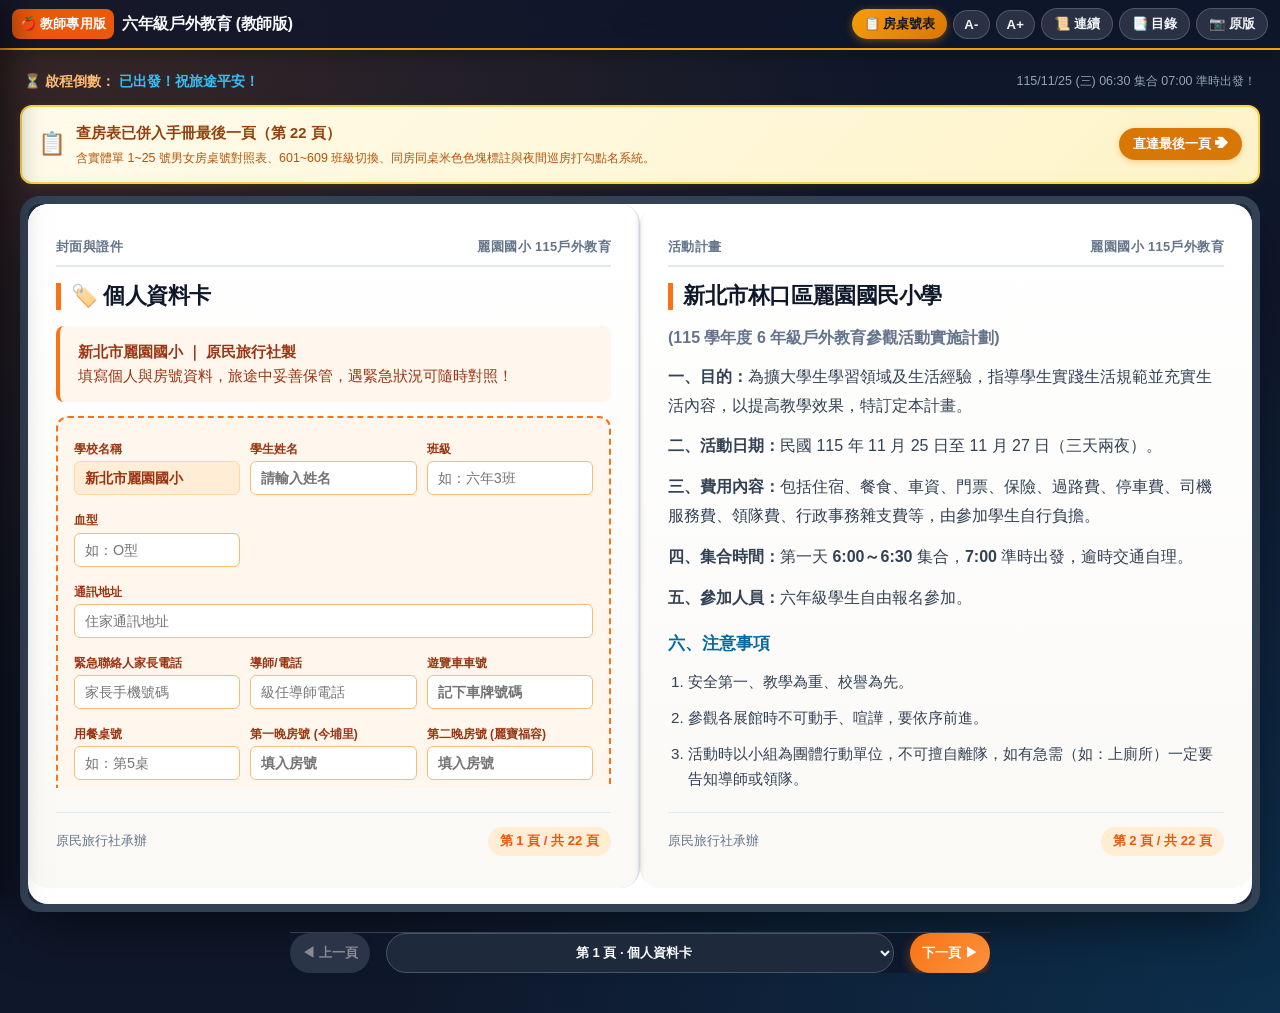
==== commit 4da2fbe5: "fix(responsive): 全面修復手機版寬度溢出與按鈕裁切、自適應頂部導覽與底部翻頁、依官方網站更新薰衣草森林九九峰園區正版實景照片" ====
--- a/teacher.html
+++ b/teacher.html
@@ -20,11 +20,11 @@
 <html lang="zh-TW">
 <head>
   <meta charset="UTF-8">
-  <meta name="viewport" content="width=device-width, initial-scale=1.0, maximum-scale=1.0, user-scalable=no">
+  <meta name="viewport" content="width=device-width, initial-scale=1.0, maximum-scale=1.0, user-scalable=no, viewport-fit=cover">
   <meta name="google" content="notranslate">
   <title>麗園國小 115學年度六年級戶外教育手冊【教師專用版】</title>
   <meta name="description" content="新北市林口區麗園國民小學 115學年度六年級戶外教育參觀活動電子手冊【教師專用版】，含全冊行程導覽、學生房間表與晚點名查房管理。">
-  <link rel="stylesheet" href="css/style.css?v=20261031_2220">
+  <link rel="stylesheet" href="css/style.css?v=20261031_2250">
   <link rel="icon" href="data:image/svg+xml,<svg xmlns=%22http://www.w3.org/2000/svg%22 viewBox=%220 0 100 100%22><text y=%22.9em%22 font-size=%2290%22>🍎</text></svg>">
 </head>
 <body>
@@ -131,9 +131,9 @@
   </aside>
 
   <!-- Scripts (確保順序：quiz-data ➔ pages-content ➔ teacher-rooms ➔ book-reader) -->
-  <script src="js/quiz-data.js?v=20261031_2220"></script>
-  <script src="js/pages-content.js?v=20261031_2220"></script>
-  <script src="js/teacher-rooms.js?v=20261031_2220"></script>
-  <script src="js/book-reader.js?v=20261031_2220"></script>
+  <script src="js/quiz-data.js?v=20261031_2250"></script>
+  <script src="js/pages-content.js?v=20261031_2250"></script>
+  <script src="js/teacher-rooms.js?v=20261031_2250"></script>
+  <script src="js/book-reader.js?v=20261031_2250"></script>
 </body>
 </html>
--- a/css/style.css
+++ b/css/style.css
@@ -355,6 +355,11 @@
 /* 頁面內容階層 */
 .book-page-body {
   flex: 1;
+  min-width: 0;
+  width: 100%;
+  max-width: 100%;
+  box-sizing: border-box;
+  overflow-x: hidden;
 }
 
 .page-title {
@@ -531,18 +536,20 @@
   left: 0;
   right: 0;
   z-index: 900;
-  background: rgba(15, 23, 42, 0.85) !important;
+  background: rgba(15, 23, 42, 0.88) !important;
   backdrop-filter: blur(24px) saturate(180%);
   -webkit-backdrop-filter: blur(24px) saturate(180%);
   border-top: 1px solid rgba(255, 255, 255, 0.18) !important; /* Catch edge */
-  padding: 8px 10px;
+  padding: 6px 8px calc(6px + env(safe-area-inset-bottom, 0px));
   display: flex;
   align-items: center;
   justify-content: space-between;
-  gap: 8px;
+  gap: 6px;
+  width: 100%;
   max-width: 100vw;
   box-sizing: border-box;
   box-shadow: 0 -4px 24px rgba(0, 0, 0, 0.32);
+  overflow: hidden;
 }
 
 @media (min-width: 1024px) {
@@ -564,19 +571,22 @@
   color: white;
   border: none;
   border-radius: var(--radius-full);
-  padding: 12px 18px;
-  font-size: 0.92rem;
+  padding: 8px 12px;
+  font-size: 0.84rem;
   font-weight: 700;
   cursor: pointer;
   display: inline-flex;
   align-items: center;
   justify-content: center;
-  gap: 6px;
+  gap: 4px;
   box-shadow: 0 4px 12px rgba(249, 115, 22, 0.4);
   transition: all 0.2s ease;
-  flex: 1;
-  max-width: 130px;
-  height: 44px;
+  flex: 0 0 auto !important;
+  white-space: nowrap !important;
+  min-width: 78px;
+  max-width: 110px;
+  height: 40px;
+  box-sizing: border-box;
 }
 
 .nav-arrow-btn:active {
@@ -594,16 +604,22 @@
   background: #1e293b;
   color: #f8fafc;
   border: 1px solid #475569;
-  padding: 10px 14px;
+  padding: 6px 8px;
   border-radius: var(--radius-full);
-  font-size: 0.88rem;
+  font-size: 0.82rem;
   font-weight: 600;
   outline: none;
   cursor: pointer;
-  flex: 2;
-  height: 44px;
+  flex: 1 1 0 !important;
+  min-width: 0 !important;
+  width: 100% !important;
+  max-width: none !important;
+  height: 40px;
   text-align: center;
-  max-width: 280px;
+  white-space: nowrap !important;
+  overflow: hidden !important;
+  text-overflow: ellipsis !important;
+  box-sizing: border-box;
 }
 
 /* ==================== 章節目錄抽屜 ==================== */
@@ -2374,18 +2390,57 @@
    全站手機解析度自適應防破版防超出版面 (Universal Responsive Auto-Fit)
    ========================================================================== */
 @media (max-width: 600px) {
+  /* 根舞台與書頁邊界精簡化：消弭多層 padding 疊加，釋出超過 50px 橫向視野 */
   .book-stage {
-    padding: 6px 4px 85px;
+    padding: 4px 4px 75px !important;
   }
   .book-page {
-    padding: 14px 8px 20px;
+    padding: 10px 4px 16px !important;
   }
   .sheet-container {
-    padding: 8px 6px;
+    padding: 4px 2px !important;
+    border: none !important;
   }
   .class-patrol-section {
-    padding: 8px 6px;
-  }
+    padding: 6px 4px !important;
+  }
+
+  /* 頂部 Header 緊湊光學排版：保證標題「六年級戶外教育」完整可見，不再被「六...」截斷 */
+  .book-header {
+    padding: 6px 8px !important;
+  }
+  .header-inner {
+    gap: 4px !important;
+  }
+  .book-title-group {
+    min-width: 0 !important;
+    flex: 1 1 auto !important;
+  }
+  .book-main-title {
+    font-size: 0.88rem !important;
+    overflow: hidden !important;
+    text-overflow: ellipsis !important;
+    white-space: nowrap !important;
+  }
+  .school-tag {
+    padding: 2px 5px !important;
+    font-size: 0.72rem !important;
+  }
+  .header-controls {
+    gap: 3px !important;
+    flex-shrink: 0 !important;
+  }
+  .header-btn {
+    padding: 5px 7px !important;
+    font-size: 0.74rem !important;
+    gap: 3px !important;
+  }
+  /* 手機窄螢幕下暫時隱藏 A-/A+ 按鈕，空間優先保留給標題與核心導覽功能 */
+  .font-size-btn {
+    display: none !important;
+  }
+
+  /* 表格工具列堆疊 */
   .sheet-unified-toolbar {
     flex-direction: column;
     align-items: stretch;
@@ -2409,10 +2464,12 @@
     width: 100%;
     justify-content: center;
   }
+
+  /* 查房進度與操作條自適應 */
   .room-patrol-summary-bar {
     flex-direction: column;
     align-items: stretch;
-    gap: 8px;
+    gap: 6px;
     padding: 8px 10px;
   }
   .room-patrol-summary-bar .summary-left {
@@ -2420,21 +2477,65 @@
     width: 100%;
   }
   .room-patrol-summary-bar .summary-actions {
-    justify-content: flex-end;
+    display: flex;
+    gap: 6px;
     width: 100%;
   }
+  .patrol-quick-clear-btn,
+  .patrol-quick-jump-btn {
+    flex: 1;
+    text-align: center;
+    justify-content: center;
+    padding: 6px 4px !important;
+    font-size: 0.78rem !important;
+  }
+
+  /* 底部固定導航列：嚴格防止按鈕直向折字或被擠出螢幕外 */
   .book-nav-bar {
-    padding: 6px 8px;
-    gap: 6px;
+    padding: 6px 8px calc(6px + env(safe-area-inset-bottom, 0px)) !important;
+    gap: 6px !important;
   }
   .nav-arrow-btn {
-    padding: 6px 10px;
-    font-size: 0.76rem;
+    flex: 0 0 auto !important;
+    min-width: 74px !important;
+    max-width: 86px !important;
+    padding: 6px 6px !important;
+    font-size: 0.78rem !important;
+    white-space: nowrap !important;
+    height: 38px !important;
   }
   .page-jump-select {
-    font-size: 0.76rem;
-    padding: 5px 6px;
-  }
+    flex: 1 1 0 !important;
+    min-width: 0 !important;
+    width: 100% !important;
+    max-width: none !important;
+    font-size: 0.78rem !important;
+    padding: 4px 6px !important;
+    height: 38px !important;
+    text-overflow: ellipsis !important;
+    white-space: nowrap !important;
+    overflow: hidden !important;
+  }
+
+  /* 房間卡片與分組標籤 */
+  .group-card {
+    margin-bottom: 8px;
+    width: 100% !important;
+    max-width: 100% !important;
+    box-sizing: border-box !important;
+  }
+  .group-card-header {
+    padding: 6px 8px !important;
+    font-size: 0.85rem !important;
+  }
+  .group-card-body {
+    padding: 8px 6px !important;
+  }
+  .group-student-tag {
+    font-size: 0.76rem !important;
+    padding: 2px 5px !important;
+  }
+
   .teacher-notice-banner {
     flex-direction: column !important;
     align-items: stretch !important;
@@ -2446,17 +2547,28 @@
   }
 }
 
-@media (max-width: 520px) {
+@media (max-width: 480px) {
   .unified-hotel-bar {
-    gap: 4px;
-    padding: 3px;
+    gap: 3px !important;
+    padding: 2px !important;
   }
   .unified-hotel-bar .hotel-tab-btn {
-    font-size: 0.76rem;
-    padding: 6px 2px;
+    font-size: 0.78rem !important;
+    padding: 7px 2px !important;
+    white-space: nowrap !important;
+    overflow: hidden !important;
+    text-overflow: ellipsis !important;
   }
   .hotel-tab-suffix {
     display: none;
+  }
+  .nav-arrow-btn {
+    min-width: 68px !important;
+    padding: 5px 4px !important;
+    font-size: 0.74rem !important;
+  }
+  .page-jump-select {
+    font-size: 0.74rem !important;
   }
 }
 
